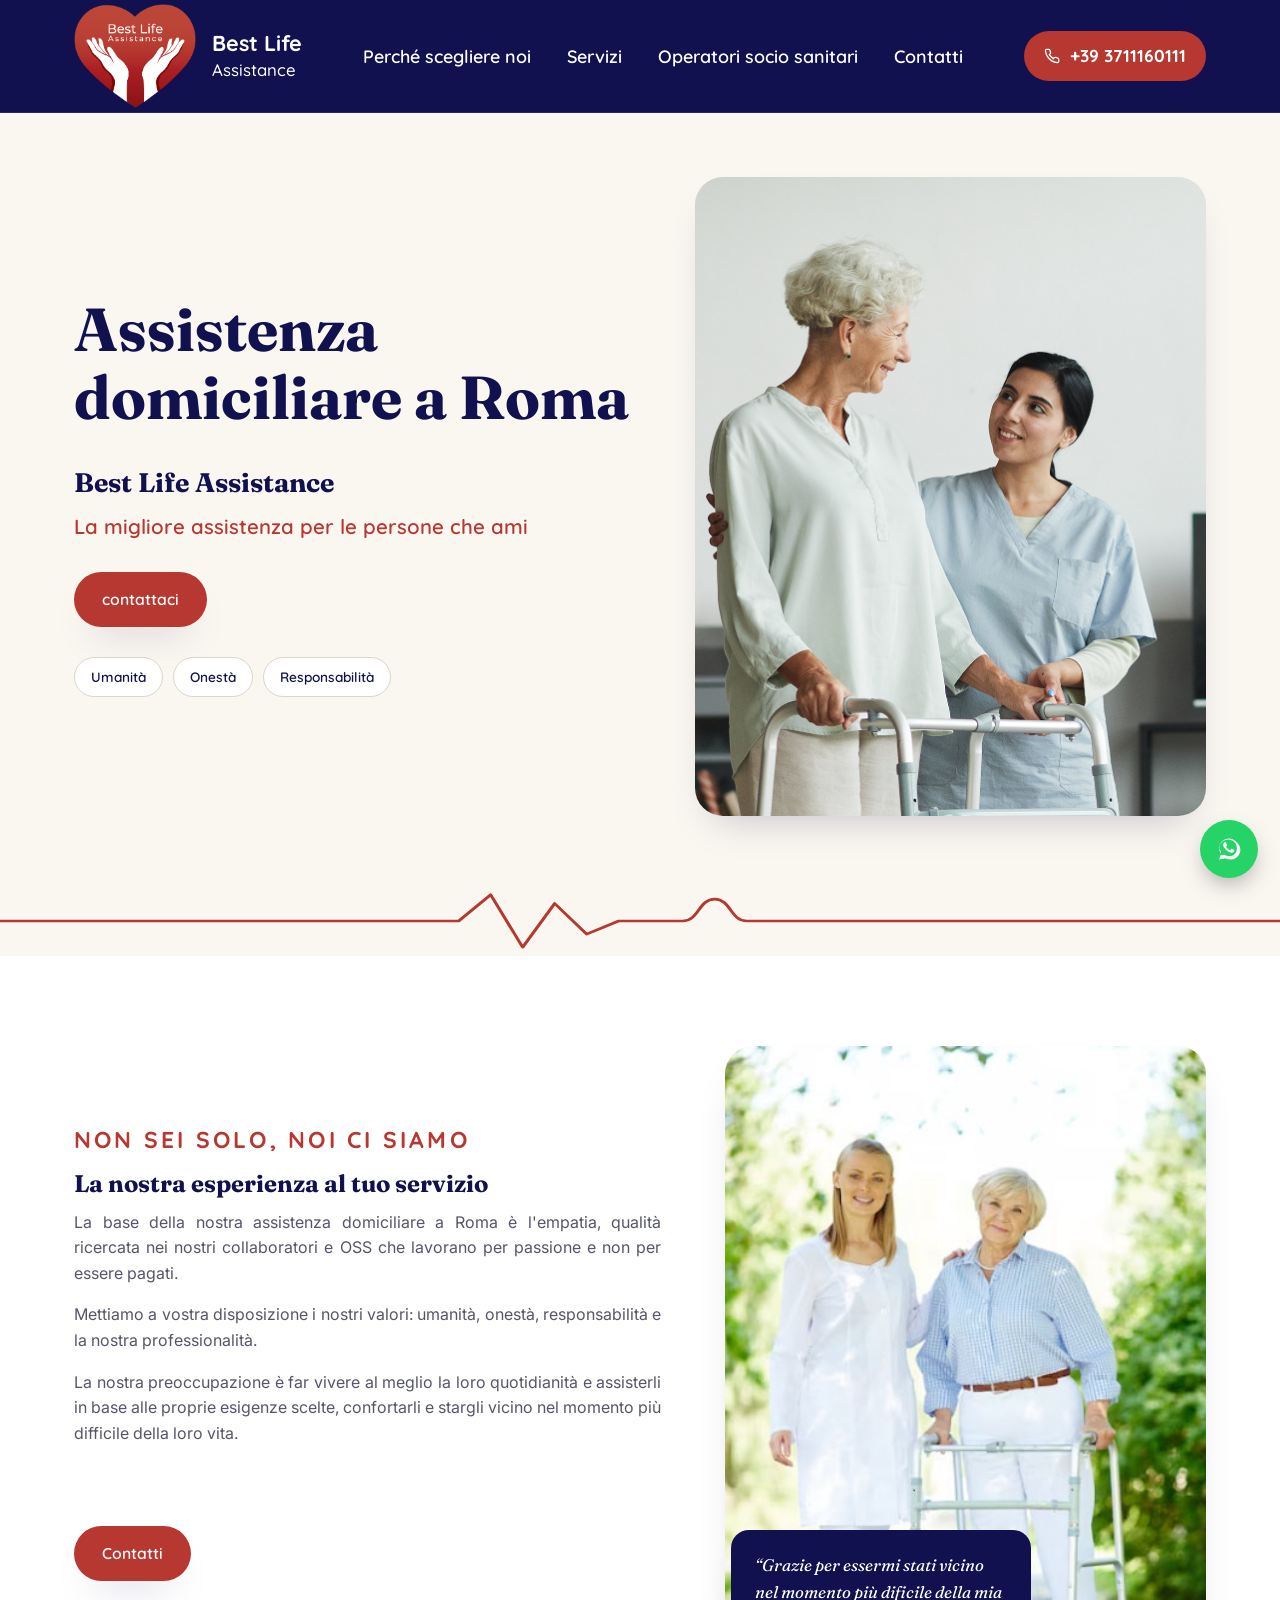
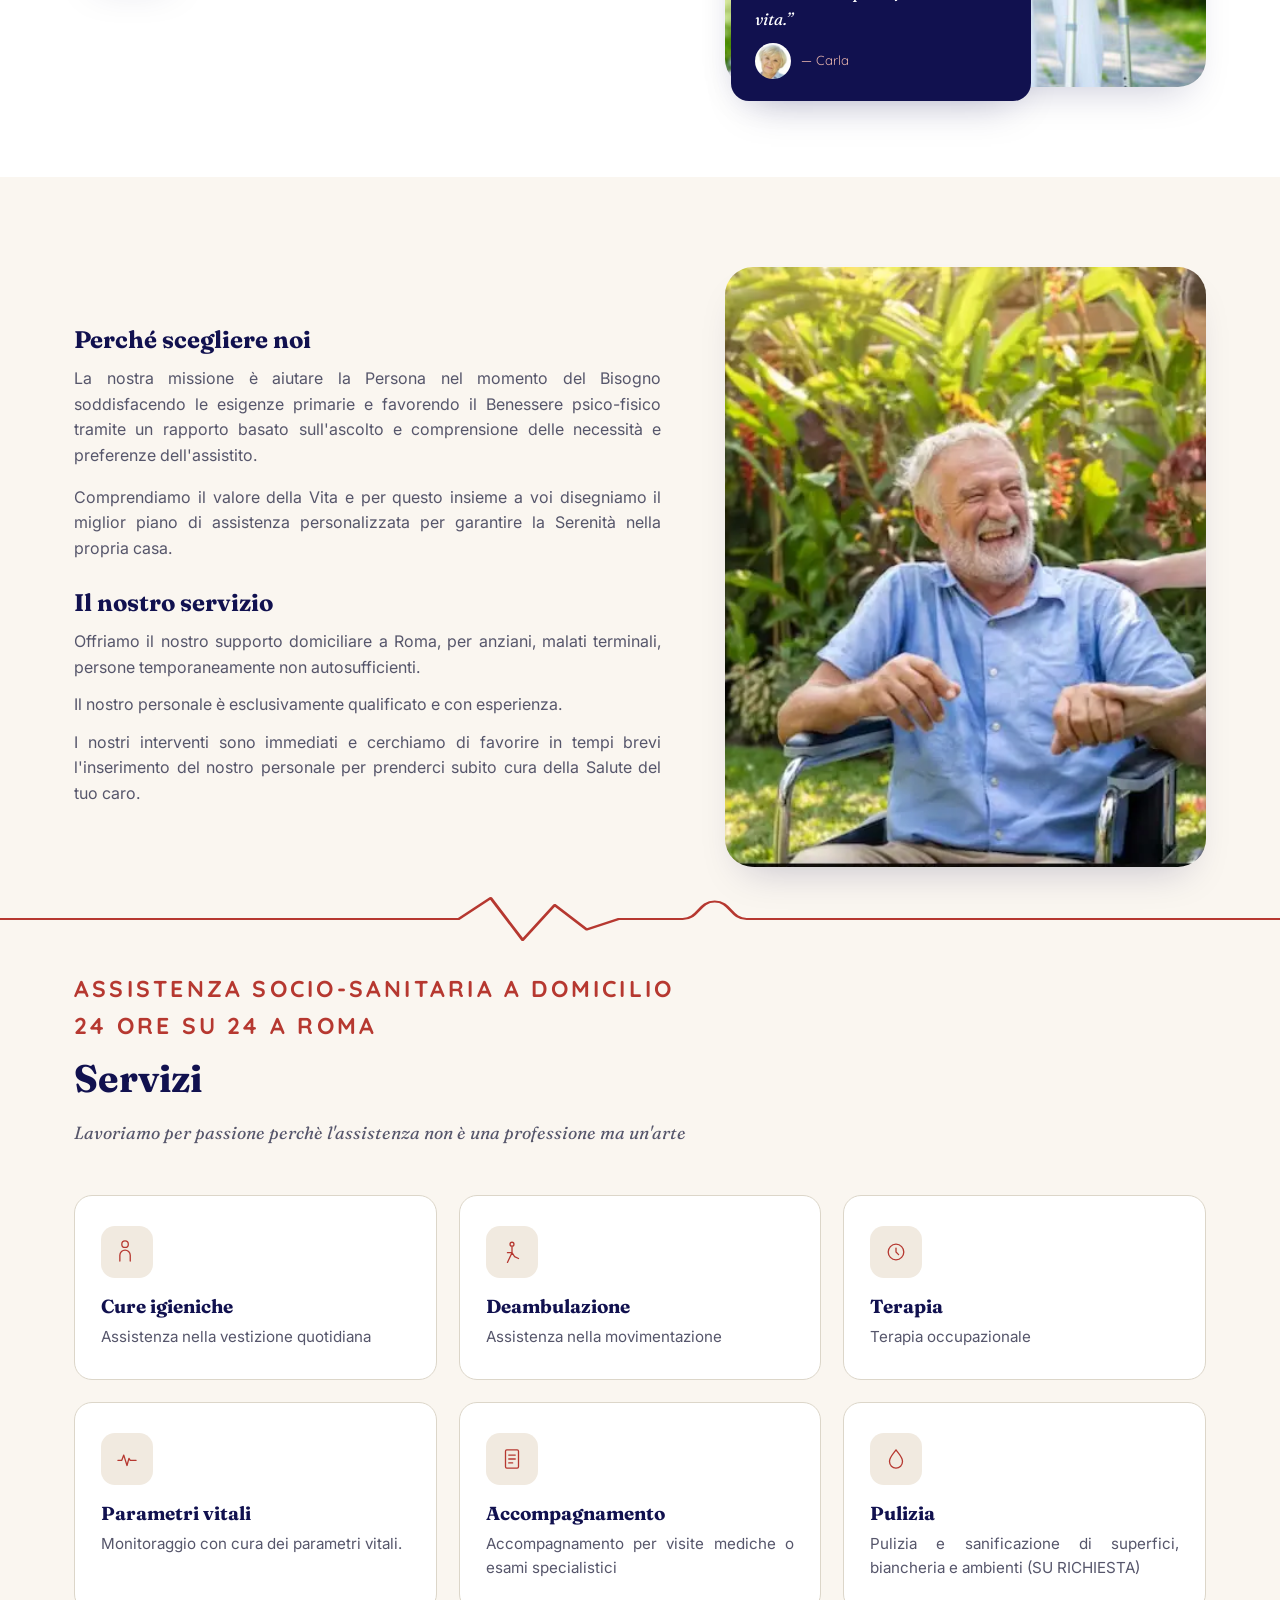
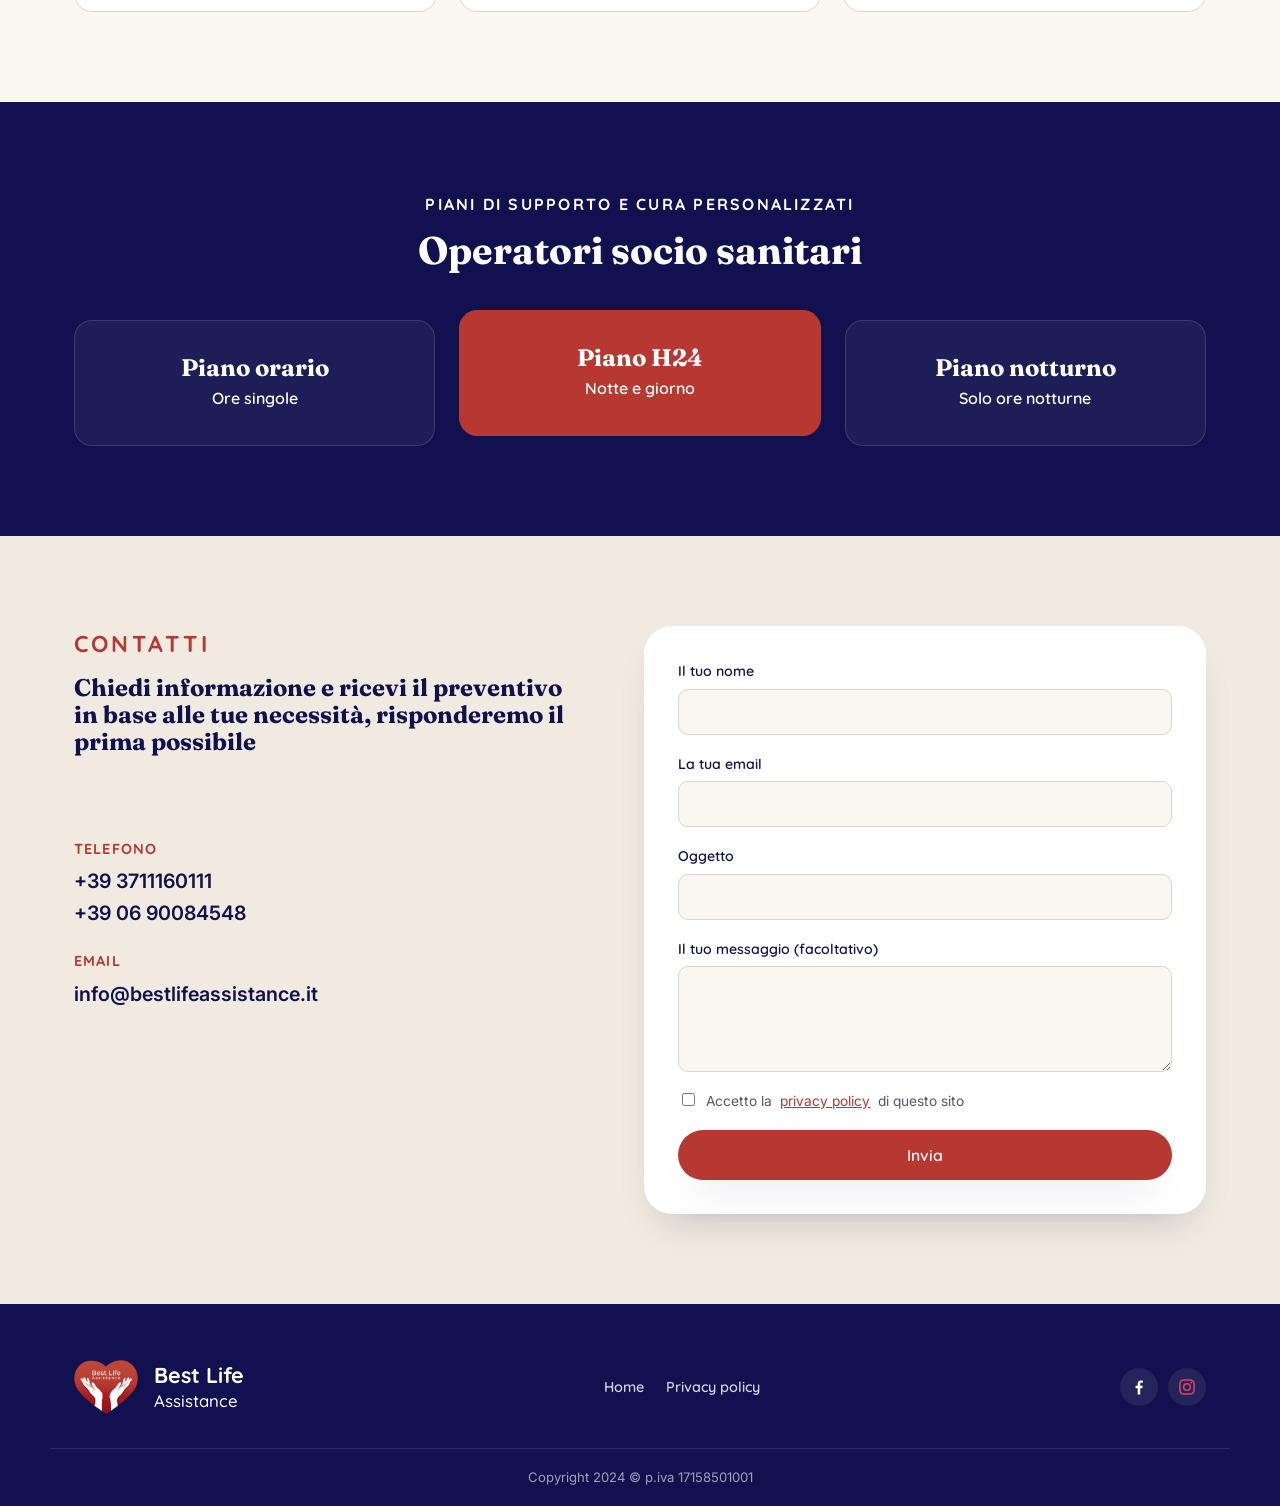
==== index.html @ 564fae71 "Separador animado entre Il nostro servizio y Servizi; acortar texto Cure igieniche; Piano H24 con ma" ====
<!DOCTYPE html>
<html lang="it">
<head>
<meta charset="UTF-8">
<meta name="viewport" content="width=device-width, initial-scale=1.0">
<title>Best Life Assistance — Assistenza domiciliare a Roma</title>
<meta name="description" content="Assistenza domiciliare a Roma. Umanità, onestà, responsabilità.">
<link rel="icon" type="image/png" href="assets/favicon.png">
<link rel="apple-touch-icon" href="assets/favicon.png">
<link rel="preconnect" href="https://fonts.googleapis.com">
<link rel="preconnect" href="https://fonts.gstatic.com" crossorigin>
<link href="https://fonts.googleapis.com/css2?family=Fraunces:opsz,wght@9..144,500;9..144,600;9..144,700&family=Inter:wght@400;500;600&family=Quicksand:wght@500;600;700&display=swap" rel="stylesheet">
<link rel="stylesheet" href="styles.css?v=2">
</head>
<body>

<a class="skip-link" href="#main">Vai al contenuto</a>

<!-- HEADER -->
<header class="site-header" id="top">
  <div class="wrap header-row">
    <a class="brand" href="#top" aria-label="Best Life Assistance — home">
      <img src="assets/logo-trasp.png" alt="" width="122" height="104" class="brand-mark">
      <span class="brand-word">Best Life<br><em>Assistance</em></span>
    </a>

    <nav class="main-nav" aria-label="Navigazione principale">
      <a href="#perche">Perché scegliere noi</a>
      <a href="#servizi">Servizi</a>
      <a href="#piani">Operatori socio sanitari</a>
      <a href="#contatti">Contatti</a>
    </nav>

    <div class="header-actions">
      <a class="tel-pill" href="tel:+393711160111">
        <svg width="16" height="16" viewBox="0 0 24 24" fill="none" stroke="currentColor" stroke-width="2"><path d="M22 16.92v3a2 2 0 0 1-2.18 2 19.8 19.8 0 0 1-8.63-3.07 19.5 19.5 0 0 1-6-6 19.8 19.8 0 0 1-3.07-8.67A2 2 0 0 1 4.11 2h3a2 2 0 0 1 2 1.72c.127.96.361 1.903.7 2.81a2 2 0 0 1-.45 2.11L8.09 9.91a16 16 0 0 0 6 6l1.27-1.27a2 2 0 0 1 2.11-.45c.907.339 1.85.573 2.81.7A2 2 0 0 1 22 16.92z"/></svg>
        +39 3711160111
      </a>
      <button class="btn btn--ghost nav-toggle" id="navToggle" aria-expanded="false" aria-controls="mobileNav">
        <span></span><span></span><span></span>
        <span class="sr-only">Apri il menu</span>
      </button>
    </div>
  </div>

  <div class="mobile-nav" id="mobileNav">
    <a href="#perche">Perché scegliere noi</a>
    <a href="#servizi">Servizi</a>
    <a href="#piani">Operatori socio sanitari</a>
    <a href="#contatti">Contatti</a>
    <a href="tel:+393711160111" class="btn btn--primary">contattaci</a>
  </div>
</header>

<main id="main">

  <!-- HERO -->
  <section class="hero">
    <div class="wrap hero-grid">
      <div class="hero-copy">
        <h1>Assistenza domiciliare a Roma</h1>
        <p class="hero-sub">Best Life Assistance</p>
        <p class="hero-lead">La migliore assistenza per le persone che ami</p>

        <div class="hero-actions">
          <a href="#contatti" class="btn btn--primary">contattaci</a>
        </div>

        <ul class="value-pills" aria-label="I nostri valori">
          <li>Umanità</li>
          <li>Onestà</li>
          <li>Responsabilità</li>
        </ul>
      </div>

      <div class="hero-visual">
        <div class="hero-photo-frame">
          <img class="hero-photo" src="assets/hero-photo.jpg" alt="Operatrice socio-sanitaria che assiste una persona anziana a casa">
        </div>
      </div>
    </div>

    <div class="pulse-divider" aria-hidden="true">
      <svg viewBox="0 0 1200 80" preserveAspectRatio="none">
        <path class="pulse-line" d="M0,40 L430,40 L460,10 L490,70 L520,20 L550,55 L580,40 L640,40
             C 655,40 655,15 670,15 C 685,15 685,40 700,40 L1200,40" />
      </svg>
    </div>
  </section>

  <!-- NON SEI SOLO, NOI CI SIAMO -->
  <section class="why" id="perche" aria-labelledby="why-title">
    <div class="wrap why-grid">
      <div class="why-copy">
        <p class="eyebrow eyebrow--dark">Non sei solo, noi ci siamo</p>
        <h2 id="why-title">La nostra esperienza al tuo servizio</h2>
        <p>La base della nostra assistenza domiciliare a Roma è l'empatia, qualità ricercata nei nostri collaboratori e OSS che lavorano per passione e non per essere pagati.</p>
        <p>Mettiamo a vostra disposizione i nostri valori: umanità, onestà, responsabilità e la nostra professionalità.</p>
        <p>La nostra preoccupazione è far vivere al meglio la loro quotidianità e assisterli in base alle proprie esigenze scelte, confortarli e stargli vicino nel momento più difficile della loro vita.</p>
        <div class="hero-actions">
          <a href="#contatti" class="btn btn--primary">Contatti</a>
        </div>
      </div>

      <div class="why-visual">
        <img class="why-photo" src="assets/why-photo.jpg" alt="Operatrice che accompagna una persona anziana durante una passeggiata">
        <figure class="quote-card">
          <blockquote>&ldquo;Grazie per essermi stati vicino nel momento più dificile della mia vita.&rdquo;</blockquote>
          <figcaption><img src="assets/carla-avatar.jpg" alt="" width="36" height="36"> — Carla</figcaption>
        </figure>
      </div>
    </div>
  </section>

  <!-- PERCHÉ SCEGLIERE NOI / IL NOSTRO SERVIZIO -->
  <section class="mission" aria-labelledby="mission-title">
    <div class="wrap mission-grid">
      <div class="mission-copy">
        <h2 id="mission-title">Perché scegliere noi</h2>
        <p>La nostra missione è aiutare la Persona nel momento del Bisogno soddisfacendo le esigenze primarie e favorendo il Benessere psico-fisico tramite un rapporto basato sull'ascolto e comprensione delle necessità e preferenze dell'assistito.</p>
        <p>Comprendiamo il valore della Vita e per questo insieme a voi disegniamo il miglior piano di assistenza personalizzata per garantire la Serenità nella propria casa.</p>

        <h2 id="service-intro-title">Il nostro servizio</h2>
        <ul class="check-list">
          <li>Offriamo il nostro supporto domiciliare a Roma, per anziani, malati terminali, persone temporaneamente non autosufficienti.</li>
          <li>Il nostro personale è esclusivamente qualificato e con esperienza.</li>
          <li>I nostri interventi sono immediati e cerchiamo di favorire in tempi brevi l'inserimento del nostro personale per prenderci subito cura della Salute del tuo caro.</li>
        </ul>
      </div>
      <img class="mission-photo" src="assets/mission-photo.webp" alt="Operatrice che assiste una persona anziana in giardino">
    </div>

    <div class="pulse-divider pulse-divider--mid" aria-hidden="true">
      <svg viewBox="0 0 1200 80" preserveAspectRatio="none">
        <path class="pulse-line" d="M0,40 L430,40 L460,10 L490,70 L520,20 L550,55 L580,40 L640,40
             C 655,40 655,15 670,15 C 685,15 685,40 700,40 L1200,40" />
      </svg>
    </div>
  </section>

  <!-- SERVIZI -->
  <section class="services" id="servizi" aria-labelledby="services-title">
    <div class="wrap">
      <div class="section-head">
        <p class="eyebrow">Assistenza socio-sanitaria a domicilio 24 ore su 24 a Roma</p>
        <h2 id="services-title">Servizi</h2>
        <p class="services-tagline">Lavoriamo per passione perchè l'assistenza non è una professione ma un'arte</p>
      </div>

      <div class="services-grid">
        <article class="service-card">
          <div class="service-icon" aria-hidden="true">
            <svg viewBox="0 0 40 40"><path d="M12 8c0-3 2-5 5-5s5 2 5 5-2 5-5 5-5-2-5-5Zm-3 26v-9c0-5 4-8 8-8s8 3 8 8v9" fill="none" stroke="currentColor" stroke-width="2" stroke-linecap="round" stroke-linejoin="round"/></svg>
          </div>
          <h3>Cure igieniche</h3>
          <p>Assistenza nella vestizione quotidiana</p>
        </article>

        <article class="service-card">
          <div class="service-icon" aria-hidden="true">
            <svg viewBox="0 0 40 40"><circle cx="20" cy="8" r="3" fill="none" stroke="currentColor" stroke-width="2"/><path d="M20 12v9m0 0-7 15m7-15 4 6 6 3M13 21l7 0" fill="none" stroke="currentColor" stroke-width="2" stroke-linecap="round" stroke-linejoin="round"/></svg>
          </div>
          <h3>Deambulazione</h3>
          <p>Assistenza nella movimentazione</p>
        </article>

        <article class="service-card">
          <div class="service-icon" aria-hidden="true">
            <svg viewBox="0 0 40 40"><path d="M8 20c0-6 5-12 12-12s12 6 12 12-5 12-12 12S8 26 8 20Z" fill="none" stroke="currentColor" stroke-width="2"/><path d="M20 14v6l4 4" fill="none" stroke="currentColor" stroke-width="2" stroke-linecap="round" stroke-linejoin="round"/></svg>
          </div>
          <h3>Terapia</h3>
          <p>Terapia occupazionale</p>
        </article>

        <article class="service-card">
          <div class="service-icon" aria-hidden="true">
            <svg viewBox="0 0 40 40"><path d="M6 22h6l3-8 5 16 3-11 2 3h9" fill="none" stroke="currentColor" stroke-width="2" stroke-linecap="round" stroke-linejoin="round"/></svg>
          </div>
          <h3>Parametri vitali</h3>
          <p>Monitoraggio con cura dei parametri vitali.</p>
        </article>

        <article class="service-card">
          <div class="service-icon" aria-hidden="true">
            <svg viewBox="0 0 40 40"><rect x="10" y="6" width="20" height="28" rx="2" fill="none" stroke="currentColor" stroke-width="2"/><path d="M15 14h10M15 20h10M15 26h6" stroke="currentColor" stroke-width="2" stroke-linecap="round"/></svg>
          </div>
          <h3>Accompagnamento</h3>
          <p>Accompagnamento per visite mediche o esami specialistici</p>
        </article>

        <article class="service-card">
          <div class="service-icon" aria-hidden="true">
            <svg viewBox="0 0 40 40"><path d="M20 6c4 6 10 11 10 18a10 10 0 0 1-20 0c0-7 6-12 10-18Z" fill="none" stroke="currentColor" stroke-width="2" stroke-linejoin="round"/></svg>
          </div>
          <h3>Pulizia</h3>
          <p>Pulizia e sanificazione di superfici, biancheria e ambienti (SU RICHIESTA)</p>
        </article>
      </div>
    </div>
  </section>

  <!-- PIANI / OPERATORI SOCIO SANITARI -->
  <section class="plans" id="piani" aria-labelledby="plans-title">
    <div class="wrap">
      <div class="section-head section-head--light">
        <p class="eyebrow eyebrow--light">Piani di supporto e cura personalizzati</p>
        <h2 id="plans-title">Operatori socio sanitari</h2>
      </div>

      <div class="plans-grid">
        <article class="plan-card">
          <h3>Piano orario</h3>
          <p class="plan-desc">Ore singole</p>
        </article>

        <article class="plan-card plan-card--accent">
          <h3>Piano H24</h3>
          <p class="plan-desc">Notte e giorno</p>
        </article>

        <article class="plan-card">
          <h3>Piano notturno</h3>
          <p class="plan-desc">Solo ore notturne</p>
        </article>
      </div>
    </div>
  </section>

  <!-- CONTATTI -->
  <section class="contact" id="contatti" aria-labelledby="contact-title">
    <div class="wrap contact-grid">
      <div class="contact-info">
        <p class="eyebrow eyebrow--dark">Contatti</p>
        <h2 id="contact-title">Chiedi informazione e ricevi il preventivo in base alle tue necessità, risponderemo il prima possibile</h2>

        <dl class="contact-list">
          <div>
            <dt>Telefono</dt>
            <dd><a href="tel:+393711160111">+39 3711160111</a></dd>
            <dd><a href="tel:+39069008448">+39 06 90084548</a></dd>
          </div>
          <div>
            <dt>Email</dt>
            <dd><a href="mailto:info@bestlifeassistance.it">info@bestlifeassistance.it</a></dd>
          </div>
        </dl>
      </div>

      <form class="contact-form" aria-label="Modulo di contatto">
        <div class="field">
          <label for="nome">Il tuo nome</label>
          <input id="nome" name="nome" type="text" autocomplete="name" required>
        </div>
        <div class="field">
          <label for="email">La tua email</label>
          <input id="email" name="email" type="email" autocomplete="email" required>
        </div>
        <div class="field">
          <label for="oggetto">Oggetto</label>
          <input id="oggetto" name="oggetto" type="text">
        </div>
        <div class="field">
          <label for="messaggio">Il tuo messaggio (facoltativo)</label>
          <textarea id="messaggio" name="messaggio" rows="4"></textarea>
        </div>
        <label class="consent">
          <input type="checkbox" required>
          Accetto la <a href="privacy-policy.html">privacy policy</a> di questo sito
        </label>
        <button type="submit" class="btn btn--primary btn--block">Invia</button>
      </form>
    </div>
  </section>

</main>

<!-- FOOTER -->
<footer class="site-footer">
  <div class="wrap footer-grid">
    <a class="brand brand--footer" href="#top">
      <img src="assets/logo-trasp.png" alt="Best Life Assistance" width="64" height="54" class="brand-mark--footer">
      <span class="brand-word">Best Life<br><em>Assistance</em></span>
    </a>

    <nav aria-label="Link utili">
      <a href="#top">Home</a>
      <a href="privacy-policy.html">Privacy policy</a>
    </nav>

    <div class="social-links" aria-label="Seguici sui social">
      <a href="https://www.facebook.com/profile.php?id=61577312160174" target="_blank" rel="noopener" aria-label="Facebook">
        <svg viewBox="0 0 24 24" width="20" height="20" fill="currentColor"><path d="M13.5 21v-7.6h2.6l.4-3h-3v-1.9c0-.9.2-1.5 1.5-1.5h1.6V4.2c-.3 0-1.2-.1-2.3-.1-2.3 0-3.9 1.4-3.9 4v2.3H7.9v3h2.5V21h3.1Z"/></svg>
      </a>
      <a href="https://www.instagram.com/bestlifeassistance/" target="_blank" rel="noopener" aria-label="Instagram" class="social-links__instagram">
        <svg viewBox="0 0 24 24" width="20" height="20" fill="none">
          <defs>
            <linearGradient id="igGradient" x1="0" y1="24" x2="24" y2="0">
              <stop offset="0%" stop-color="#FEDA75"/>
              <stop offset="30%" stop-color="#FA7E1E"/>
              <stop offset="60%" stop-color="#D62976"/>
              <stop offset="85%" stop-color="#962FBF"/>
              <stop offset="100%" stop-color="#4F5BD5"/>
            </linearGradient>
          </defs>
          <rect x="3.5" y="3.5" width="17" height="17" rx="5" stroke="url(#igGradient)" stroke-width="1.8"/>
          <circle cx="12" cy="12" r="4" stroke="url(#igGradient)" stroke-width="1.8"/>
          <circle cx="17.2" cy="6.8" r="1.1" fill="url(#igGradient)"/>
        </svg>
      </a>
    </div>
  </div>
  <div class="wrap footer-bottom">
    <p>Copyright 2024 © p.iva 17158501001</p>
  </div>
</footer>

<a class="whatsapp-fab" href="https://wa.me/393711160111" target="_blank" rel="noopener" aria-label="Possiamo aiutarti?">
  <svg viewBox="0 0 32 32" width="26" height="26" fill="currentColor"><path d="M16 3C9.4 3 4 8.4 4 15c0 2.3.6 4.5 1.8 6.4L4 29l7.8-1.7c1.9 1 4 1.6 6.2 1.6 6.6 0 12-5.4 12-12S22.6 3 16 3Zm0 21.8c-2 0-4-.5-5.7-1.6l-.4-.2-4.6 1 1-4.5-.3-.5C4.9 17.5 4.3 15.3 4.3 15 4.3 9 9 4.3 15 4.3S25.7 9 25.7 15 22 24.8 16 24.8Zm6.1-8.1c-.3-.2-2-1-2.3-1.1-.3-.1-.5-.2-.8.2-.2.3-.9 1.1-1.1 1.3-.2.2-.4.2-.7.1-.3-.2-1.4-.5-2.7-1.6-1-.9-1.7-2-1.9-2.3-.2-.3 0-.5.1-.7.1-.1.3-.4.5-.5.1-.2.2-.3.3-.5.1-.2 0-.4 0-.6 0-.2-.8-1.9-1.1-2.6-.3-.7-.6-.6-.8-.6h-.7c-.2 0-.6.1-.9.4-.3.3-1.2 1.1-1.2 2.8s1.2 3.3 1.4 3.5c.2.2 2.4 3.7 5.8 5.1.8.3 1.4.6 1.9.7.8.3 1.5.2 2.1.1.6-.1 2-.8 2.2-1.6.3-.8.3-1.5.2-1.6-.1-.2-.3-.2-.6-.4Z"/></svg>
</a>

<script src="script.js?v=2"></script>
</body>
</html>
---- styles.css ----
/* ===== Tokens ===== */
:root{
  --navy: #11114F;
  --navy-700: #1D1D80;
  --terracotta: #B63830;
  --terracotta-dark: #8F2A24;
  --terracotta-light: #E7B4AC;
  --cream: #FAF6F0;
  --cream-2: #F1EAE0;
  --ink: #23233A;
  --ink-soft: #56566B;
  --mist: #DCD6C9;
  --white: #FFFFFF;
  --whatsapp: #25D366;

  --font-display: 'Fraunces', serif;
  --font-body: 'Inter', sans-serif;
  --font-accent: 'Quicksand', sans-serif;

  --radius-lg: 28px;
  --radius-md: 18px;
  --radius-sm: 10px;
  --shadow-soft: 0 20px 40px -20px rgba(17,17,79,0.25);
  --wrap: 1180px;
}

@media (prefers-reduced-motion: no-preference){
  html{ scroll-behavior: smooth; }
}

*, *::before, *::after{ box-sizing: border-box; }
html, body{ margin:0; padding:0; }
body{
  font-family: var(--font-body);
  color: var(--ink);
  background: var(--cream);
  line-height: 1.6;
  -webkit-font-smoothing: antialiased;
}
img{ max-width:100%; display:block; }
a{ color: inherit; text-decoration: none; }
h1,h2,h3{ font-family: var(--font-display); color: var(--navy); margin:0 0 .5em; line-height: 1.12; }
h1 em, h2 em, h3 em{ font-style: italic; color: var(--terracotta); }
p{ margin: 0 0 1em; color: var(--ink-soft); }
ul, ol{ margin:0; padding:0; list-style:none; }

/* Texto justificado en los bloques de contenido.
   El guionado automático (en italiano, por lang="it") evita que se abran
   huecos grandes entre palabras al repartir la última línea. */
.hero-lead,
.why-copy p,
.mission-copy p,
.check-list li,
.service-card p,
.services-tagline,
.contact-lead{
  text-align: justify;
  -webkit-hyphens: auto;
  hyphens: auto;
  hyphenate-limit-chars: 7 3 3;
}
@media (max-width: 640px){
  .hero-lead,
  .why-copy p,
  .mission-copy p,
  .check-list li,
  .service-card p,
  .services-tagline,
  .contact-lead{
    text-align: left;
    -webkit-hyphens: manual;
    hyphens: manual;
  }
}
.wrap{ max-width: var(--wrap); margin: 0 auto; padding: 0 24px; }

.sr-only{
  position:absolute; width:1px; height:1px; overflow:hidden;
  clip:rect(0 0 0 0); white-space:nowrap; border:0; padding:0;
}
.skip-link{
  position:absolute; left:-999px; top:0; background:var(--navy); color:#fff;
  padding:10px 16px; z-index:1000; border-radius:0 0 8px 0;
}
.skip-link:focus{ left:0; }

:focus-visible{ outline: 3px solid var(--terracotta); outline-offset: 3px; }

/* ===== Buttons ===== */
.btn{
  display:inline-flex; align-items:center; justify-content:center; gap:8px;
  font-family: var(--font-accent); font-weight:600; font-size: .98rem;
  padding: 13px 26px; border-radius: 999px; border: 2px solid transparent;
  cursor:pointer; transition: transform .18s ease, box-shadow .18s ease, background .18s ease, color .18s ease;
  white-space: nowrap;
}
.btn:hover{ transform: translateY(-2px); }
.btn--primary{ background: var(--terracotta); color:#fff; box-shadow: var(--shadow-soft); }
.btn--primary:hover{ background: var(--terracotta-dark); }
.btn--outline{ border-color: var(--navy); color: var(--navy); background: transparent; }
.btn--outline:hover{ background: var(--navy); color:#fff; }
.btn--on-dark{ border-color: rgba(255,255,255,.5); color:#fff; }
.btn--on-dark:hover{ background:#fff; color: var(--navy); }
.btn--ghost{ background: transparent; border: none; }
.btn--block{ width:100%; }

/* ===== Eyebrow / labels ===== */
.eyebrow{
  font-family: var(--font-accent); font-weight:700; text-transform: uppercase;
  letter-spacing: .14em; font-size: 1rem; color: var(--terracotta); margin: 0 0 12px;
}
.eyebrow--light{ color: #fff; }
.eyebrow--dark{ color: var(--terracotta); }

/* Etiquetas de "Non sei solo", "Servizi" y "Contatti": +7px sobre la base de 16px (solo en escritorio) */
#perche .eyebrow,
#servizi .eyebrow,
#contatti .eyebrow{
  font-size: 1.4375rem;
}
@media (max-width: 640px){
  #perche .eyebrow,
  #servizi .eyebrow,
  #contatti .eyebrow{
    font-size: 1rem;
  }
}

/* ===== Header ===== */
.site-header{
  position: sticky; top:0; z-index: 100;
  background: var(--navy);
  border-bottom: 1px solid rgba(255,255,255,.1);
}
.header-row{ display:flex; align-items:center; justify-content:space-between; padding: 4px 24px; gap: 20px; }
.brand{ display:flex; align-items:center; gap:16px; }
/* Solo se fija la altura: el ancho lo calcula el navegador, así el logo nunca se deforma. */
.brand-mark{ flex: none; width: auto; height: 104px; }
.brand-word{ font-family: var(--font-accent); font-weight:700; color: #fff; font-size: 1.35rem; line-height:1.15; }
.brand-word em{ font-style:normal; font-weight:500; color: var(--terracotta-light); font-size:1.05rem; }
.site-header .brand-word em{ color: #fff; }
.site-header .btn--outline{ border-color: rgba(255,255,255,.5); color:#fff; }
.site-header .btn--outline:hover{ background:#fff; color: var(--navy); }

.main-nav{ display:flex; gap: 36px; }
.main-nav a{
  font-family: var(--font-accent); font-weight:600; font-size:1.12rem; color: #fff;
  position:relative; padding: 4px 0;
}
.main-nav a::after{
  content:""; position:absolute; left:0; right:100%; bottom:-2px; height:2px; background: var(--terracotta-light);
  transition: right .2s ease;
}
.main-nav a:hover::after{ right:0; }

.header-actions{ display:flex; align-items:center; gap:14px; }
.tel-pill{
  display:flex; align-items:center; gap:10px; font-family: var(--font-accent); font-weight:700;
  color: #fff; background: var(--terracotta); padding: 11px 20px; border-radius: 999px; font-size:1.08rem;
  transition: background .18s ease;
}
.tel-pill:hover{ background: var(--terracotta-dark); }

.nav-toggle{
  display:none; flex-direction:column; justify-content:center; gap:5px; width:40px; height:40px; padding:0;
}
.nav-toggle span{ width:22px; height:2px; background: #fff; display:block; }
.mobile-nav{ display:none; flex-direction:column; gap:2px; padding: 10px 24px 20px; }
.mobile-nav a{
  font-family: var(--font-accent); font-weight:600; color: #fff; padding: 12px 0;
  border-bottom: 1px solid rgba(255,255,255,.15);
}
.mobile-nav .btn{ margin-top:14px; }

/* El menú pasa a hamburguesa antes de que los enlaces se partan en varias líneas. */
@media (max-width: 1120px){
  .main-nav{ display:none; }
  .tel-pill{ display:none; }
  .nav-toggle{ display:flex; }
  .site-header.is-open .mobile-nav{ display:flex; }
  .header-row{ padding: 6px 24px; }
  .brand-mark{ height: 73px; }
  .brand-word{ font-size: 1.2rem; }
  .brand-word em{ font-size: .95rem; }
}

/* ===== Hero ===== */
.hero{ padding: 64px 0 0; position: relative; overflow: hidden; }
.hero-grid{
  display:grid; grid-template-columns: 1.05fr .95fr; gap: 56px; align-items:center;
  padding-bottom: 70px;
}
.hero-sub{
  font-family: var(--font-display); font-weight:700; font-style:normal; color: var(--navy);
  font-size: 1.675rem; margin: 4px 0 0;
}
.hero-lead{ font-family: var(--font-accent); font-weight:600; font-size: 1.275rem; color: var(--terracotta); max-width: 46ch; margin-top:.3em; }
h1{ font-size: clamp(2.68rem, 4.74vw, 4.15rem); }
.hero-actions{ display:flex; gap:14px; flex-wrap:wrap; margin: 28px 0 30px; }

/* Botón "Contatti" de la sección "Non sei solo": baja ~2 líneas, solo en escritorio */
@media (min-width: 901px){
  .why-copy .hero-actions{ margin-top: calc(28px + 3.2rem); }
}

.value-pills{ display:flex; gap:10px; flex-wrap:wrap; }
.value-pills li{
  font-family: var(--font-accent); font-weight:600; font-size:.85rem; color: var(--navy);
  background: var(--white); border: 1px solid var(--mist); padding: 8px 16px; border-radius: 999px;
}

.hero-visual{ position:relative; }
.hero-photo-frame{
  border-radius: var(--radius-lg); overflow:hidden; box-shadow: var(--shadow-soft);
  aspect-ratio: 4 / 5;
}
.hero-photo{
  width:100%; height:100%; object-fit:cover; object-position: 15% 30%;
}

@media (max-width: 980px){
  .hero-grid{ grid-template-columns: 1fr; }
}

.pulse-divider{ width:100%; line-height:0; color: var(--terracotta); }
.pulse-divider svg{ width:100%; height:70px; display:block; }
.pulse-line{
  fill:none; stroke: currentColor; stroke-width:3; stroke-linecap:round; stroke-linejoin:round;
  stroke-dasharray: 1400; stroke-dashoffset: 1400;
}
.pulse-line.is-drawn{ transition: stroke-dashoffset 1.6s cubic-bezier(.4,0,.2,1); stroke-dashoffset:0; }

/* Separador entre "Il nostro servizio" y "Servizi": llena el hueco vacío,
   por eso se recortan los paddings que quedaban a ambos lados. */
.pulse-divider--mid{ margin-top: 24px; }
.pulse-divider--mid svg{ height: 56px; }

/* ===== Why ===== */
.why{ background: var(--white); padding: 90px 0; }
.why-grid{ display:grid; grid-template-columns: 1.1fr .9fr; gap: 64px; align-items:center; }
.why-visual{ position:relative; }
.why-photo{
  width:100%; aspect-ratio: 3/4; object-fit:cover; object-position: 50% 12%;
  border-radius: var(--radius-lg); box-shadow: var(--shadow-soft);
}

.quote-card{
  position:absolute; left:-34px; bottom:-30px; max-width: 300px;
  background: var(--navy); color:#fff; padding: 22px 24px; border-radius: var(--radius-md);
  box-shadow: var(--shadow-soft);
}
.quote-card blockquote{ margin:0 0 10px; font-family: var(--font-display); font-style:italic; font-size:1.05rem; }
.quote-card figcaption{
  display:flex; align-items:center; gap:10px;
  font-family: var(--font-accent); font-size:.82rem; color: var(--terracotta-light);
}
.quote-card figcaption img{ width:36px; height:36px; border-radius:50%; object-fit:cover; }

.check-list{ margin-top: 8px; display:flex; flex-direction:column; gap:12px; }
.check-list li{ color: var(--ink-soft); }
@media (max-width: 900px){
  .why-grid{ grid-template-columns:1fr; }
  .why-visual{ order:-1; }
  .why-photo{ aspect-ratio: 16/10; }
  .quote-card{ position: static; margin-top: 20px; max-width: none; }
}

/* ===== Perché scegliere noi / Il nostro servizio ===== */
/* El padding inferior se recorta porque debajo va el separador de pulso */
.mission{ padding: 90px 0 24px; }
.mission-grid{ display:grid; grid-template-columns: 1.1fr .9fr; gap: 64px; align-items:center; }
.mission-copy h2:nth-of-type(2){ margin-top: 1.2em; }
.mission-photo{
  width:100%; aspect-ratio: 4/5; object-fit:cover;
  border-radius: var(--radius-lg); box-shadow: var(--shadow-soft);
}
@media (max-width: 900px){
  .mission-grid{ grid-template-columns:1fr; }
  .mission-photo{ order:-1; aspect-ratio: 16/10; }
}

/* ===== Services ===== */
/* Sin padding superior: el bloque arranca justo debajo del separador */
.services{ padding: 0 0 90px; }
.section-head{ max-width: 640px; margin-bottom: 48px; }
.section-head h2{ font-size: clamp(1.8rem, 3vw, 2.5rem); }
.services-tagline{ font-family: var(--font-display); font-style:italic; font-size:1.1rem; color: var(--ink-soft); margin-top:.6em; }
.services-grid{ display:grid; grid-template-columns: repeat(3, 1fr); gap: 22px; }
.service-card{
  background: var(--white); border: 1px solid var(--mist); border-radius: var(--radius-md);
  padding: 30px 26px; transition: transform .2s ease, box-shadow .2s ease, border-color .2s ease;
}
.service-card:hover{ transform: translateY(-4px); box-shadow: var(--shadow-soft); border-color: transparent; }
.service-icon{
  width:52px; height:52px; border-radius:14px; background: var(--cream-2); color: var(--terracotta);
  display:flex; align-items:center; justify-content:center; margin-bottom:18px;
}
.service-icon svg{ width:26px; height:26px; }
.service-card h3{ font-size:1.18rem; margin-bottom:.4em; }
.service-card p{ font-size:.95rem; margin:0; }

@media (max-width: 900px){ .services-grid{ grid-template-columns: 1fr 1fr; } }
@media (max-width: 600px){ .services-grid{ grid-template-columns: 1fr; } }

/* ===== Plans ===== */
.plans{ background: var(--navy); padding: 90px 0; }
.plans .section-head h2{ color:#fff; }
.plans .section-head{ margin-left:auto; margin-right:auto; text-align:center; }
.plans-grid{ display:grid; grid-template-columns: repeat(3, 1fr); gap: 24px; }
.plan-card{
  background: rgba(255,255,255,.05); border: 1px solid rgba(255,255,255,.14);
  border-radius: var(--radius-md); padding: 34px 28px; color:#fff; display:flex; flex-direction:column;
}
.plan-card{ text-align:center; align-items:center; }
.plan-card h3{ color:#fff; font-size:1.5rem; margin-bottom:.15em; }
.plan-desc{ font-family: var(--font-accent); font-weight:600; color: #fff; margin:0; }
.plan-card--accent{
  background: var(--terracotta); border-color: var(--terracotta);
  transform: translateY(-10px);
}

@media (max-width: 900px){
  .plans-grid{ grid-template-columns:1fr; }
  .plan-card--accent{ transform:none; }
}

/* ===== Contact ===== */
.contact{ background: var(--cream-2); padding: 90px 0; }
.contact-grid{ display:grid; grid-template-columns: 1fr 1.1fr; gap: 60px; }
.contact h2{ max-width: 44ch; }
.contact-list{ margin-top: calc(30px + 3.2rem); display:flex; flex-direction:column; gap: 20px; }
.contact-list dt{
  font-family: var(--font-accent); font-weight:700; letter-spacing:.08em; text-transform:uppercase;
  font-size:.9075rem; color: var(--terracotta); margin-bottom:6px;
}
.contact-list dd{ margin:0; font-weight:600; color: var(--navy); font-size:1.2375rem; }
.contact-list dd a:hover{ color: var(--terracotta); }

.contact-form{
  background:#fff; border-radius: var(--radius-lg); padding: 34px; box-shadow: var(--shadow-soft);
  display:flex; flex-direction:column; gap:18px;
}
.field{ display:flex; flex-direction:column; gap:6px; }
.field label{ font-family: var(--font-accent); font-weight:600; font-size:.88rem; color: var(--navy); }
.field input, .field textarea{
  font-family: var(--font-body); font-size:1rem; padding: 12px 14px; border-radius: var(--radius-sm);
  border: 1.5px solid var(--mist); background: var(--cream); resize: vertical;
}
.field input:focus, .field textarea:focus{ border-color: var(--terracotta); outline:none; }
.consent{ display:flex; align-items:flex-start; gap:8px; font-size:.86rem; color: var(--ink-soft); }
.consent a{ color: var(--terracotta); text-decoration: underline; }
.consent input{ margin-top:3px; }

@media (max-width: 900px){ .contact-grid{ grid-template-columns:1fr; } }

/* ===== Footer ===== */
.site-footer{ background: var(--navy); color: rgba(255,255,255,.8); padding: 56px 0 0; }
.footer-grid{ display:flex; align-items:center; justify-content:space-between; gap: 24px; padding-bottom: 34px; }
.brand--footer .brand-word{ color:#fff; }
.brand--footer .brand-word em{ color:#fff; }
.brand-mark--footer{ width: auto; height: 54px; }
.footer-grid nav{ display:flex; gap: 22px; flex-wrap:wrap; }
.footer-grid nav a{ font-family: var(--font-accent); font-weight:600; font-size:.9rem; }
.footer-grid nav a:hover{ color: var(--terracotta-light); }

.social-links{ display:flex; gap:10px; }
.social-links a{
  display:flex; align-items:center; justify-content:center; width:38px; height:38px;
  border-radius:50%; background: rgba(255,255,255,.08); color:#fff;
  transition: background .18s ease, color .18s ease, transform .18s ease;
}
.social-links a:hover{ background: var(--terracotta); color:#fff; transform: translateY(-2px); }
.footer-bottom{ border-top: 1px solid rgba(255,255,255,.12); padding: 18px 24px; text-align:center; font-size:.82rem; }
.footer-bottom p{ margin:0; color: rgba(255,255,255,.6); }

@media (max-width: 900px){
  .footer-grid{ flex-direction:column; text-align:center; }
}

/* ===== WhatsApp FAB ===== */
.whatsapp-fab{
  position: fixed; right: 22px; bottom: 22px; width: 58px; height:58px; border-radius:50%;
  background: var(--whatsapp); color:#fff; display:flex; align-items:center; justify-content:center;
  box-shadow: 0 10px 24px -6px rgba(0,0,0,.35); z-index: 90; transition: transform .18s ease;
}
.whatsapp-fab:hover{ transform: scale(1.08); }
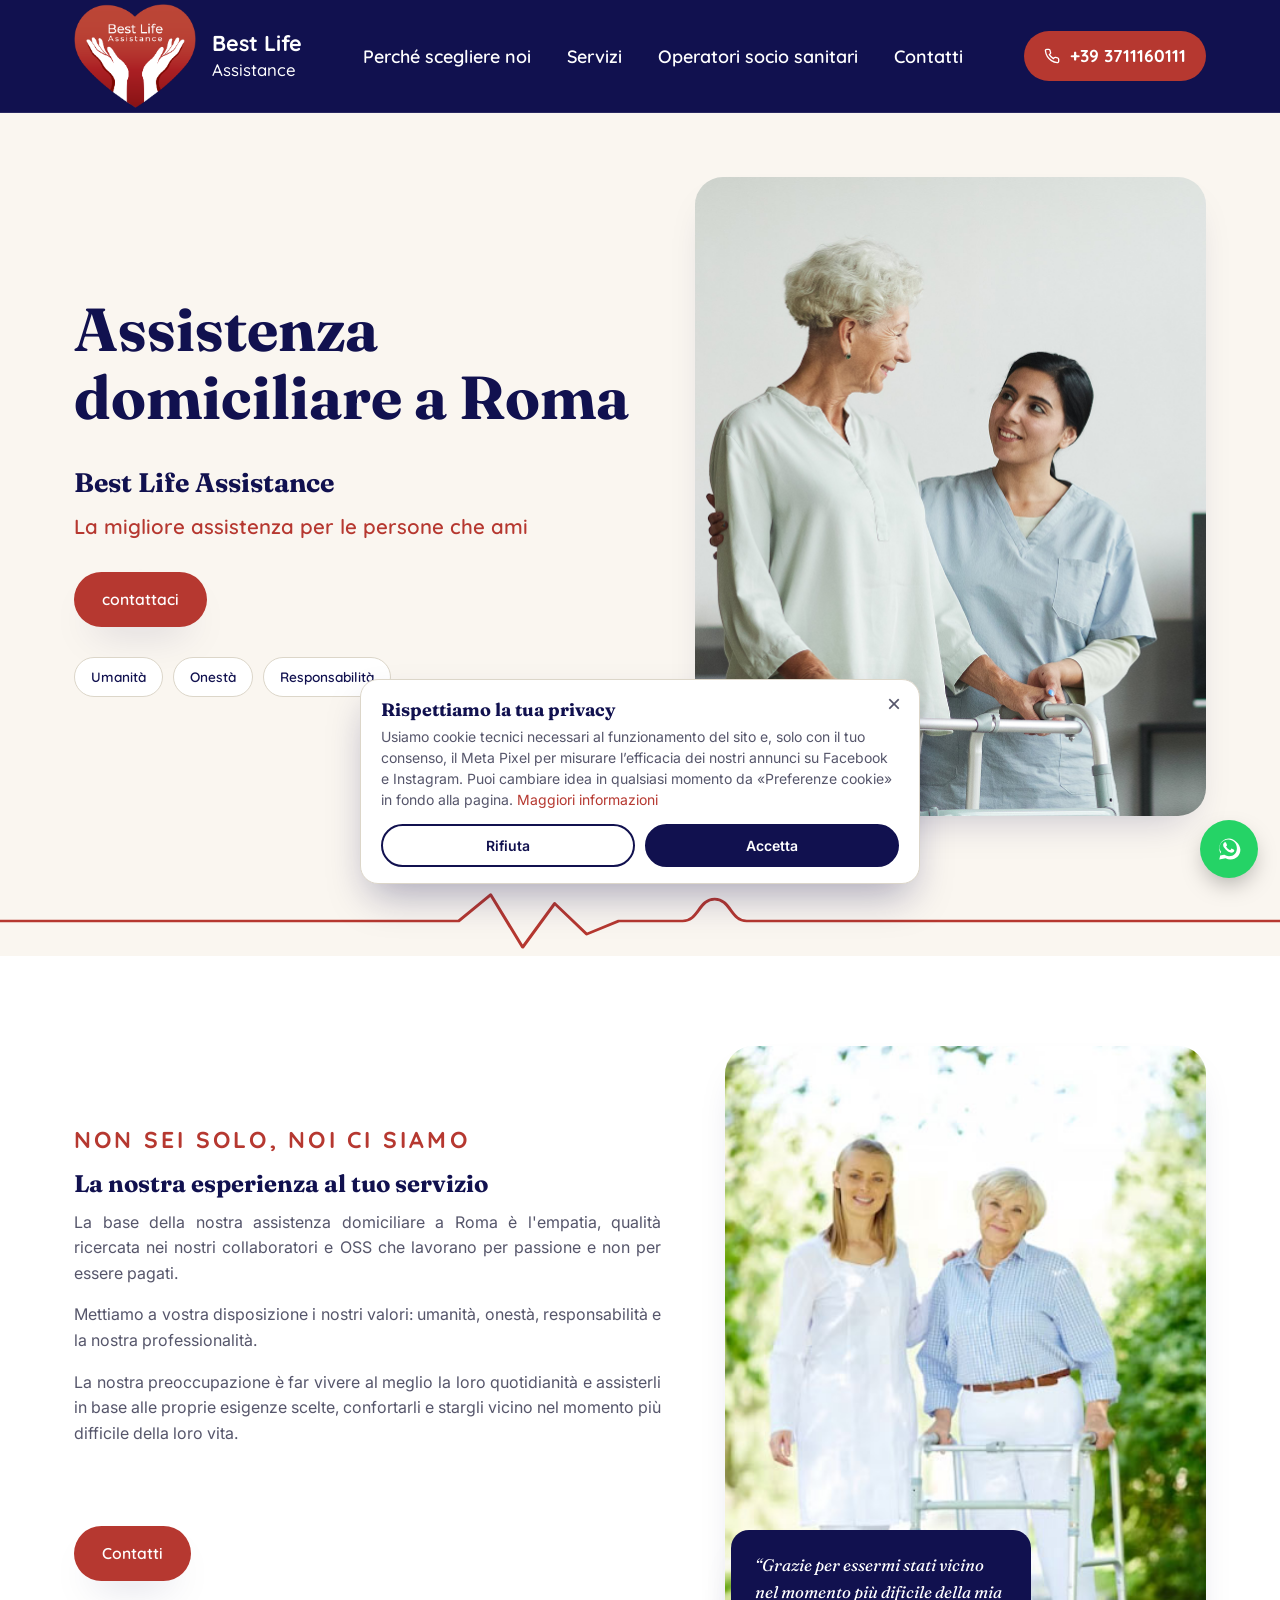
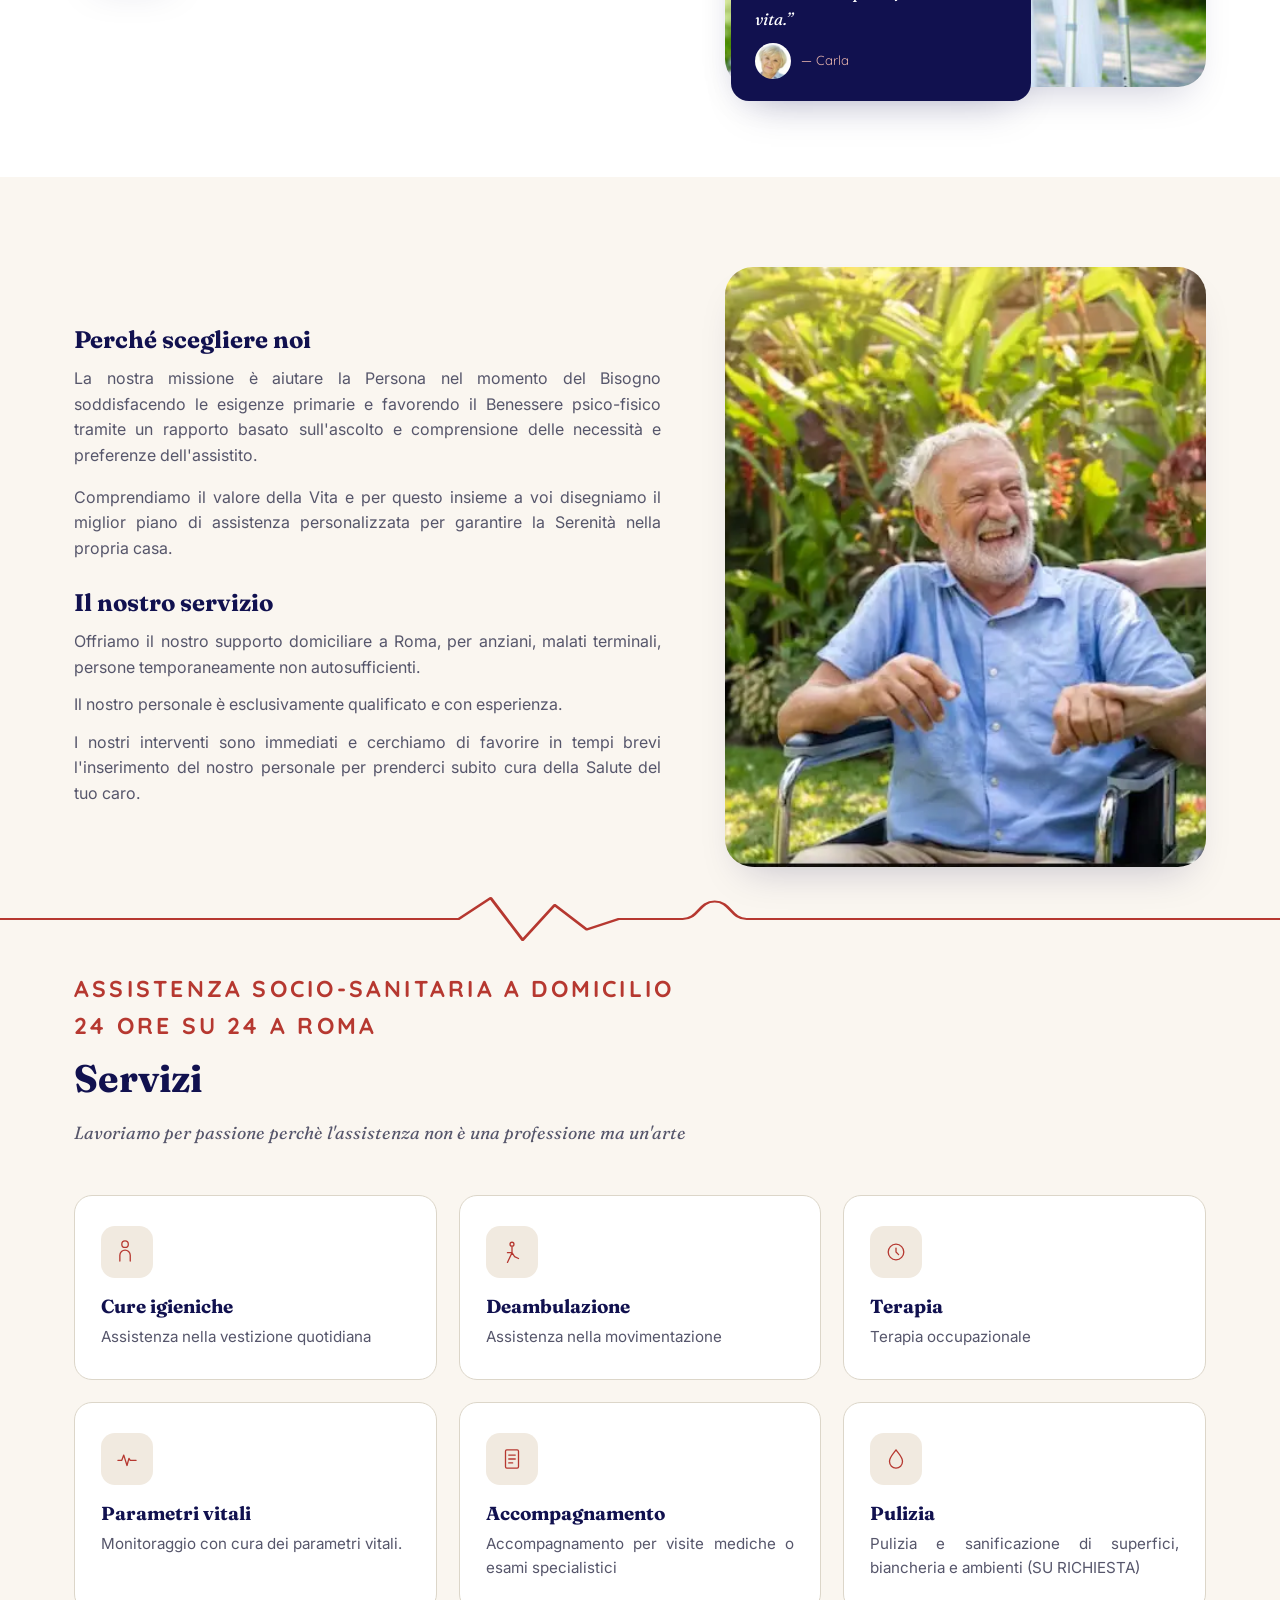
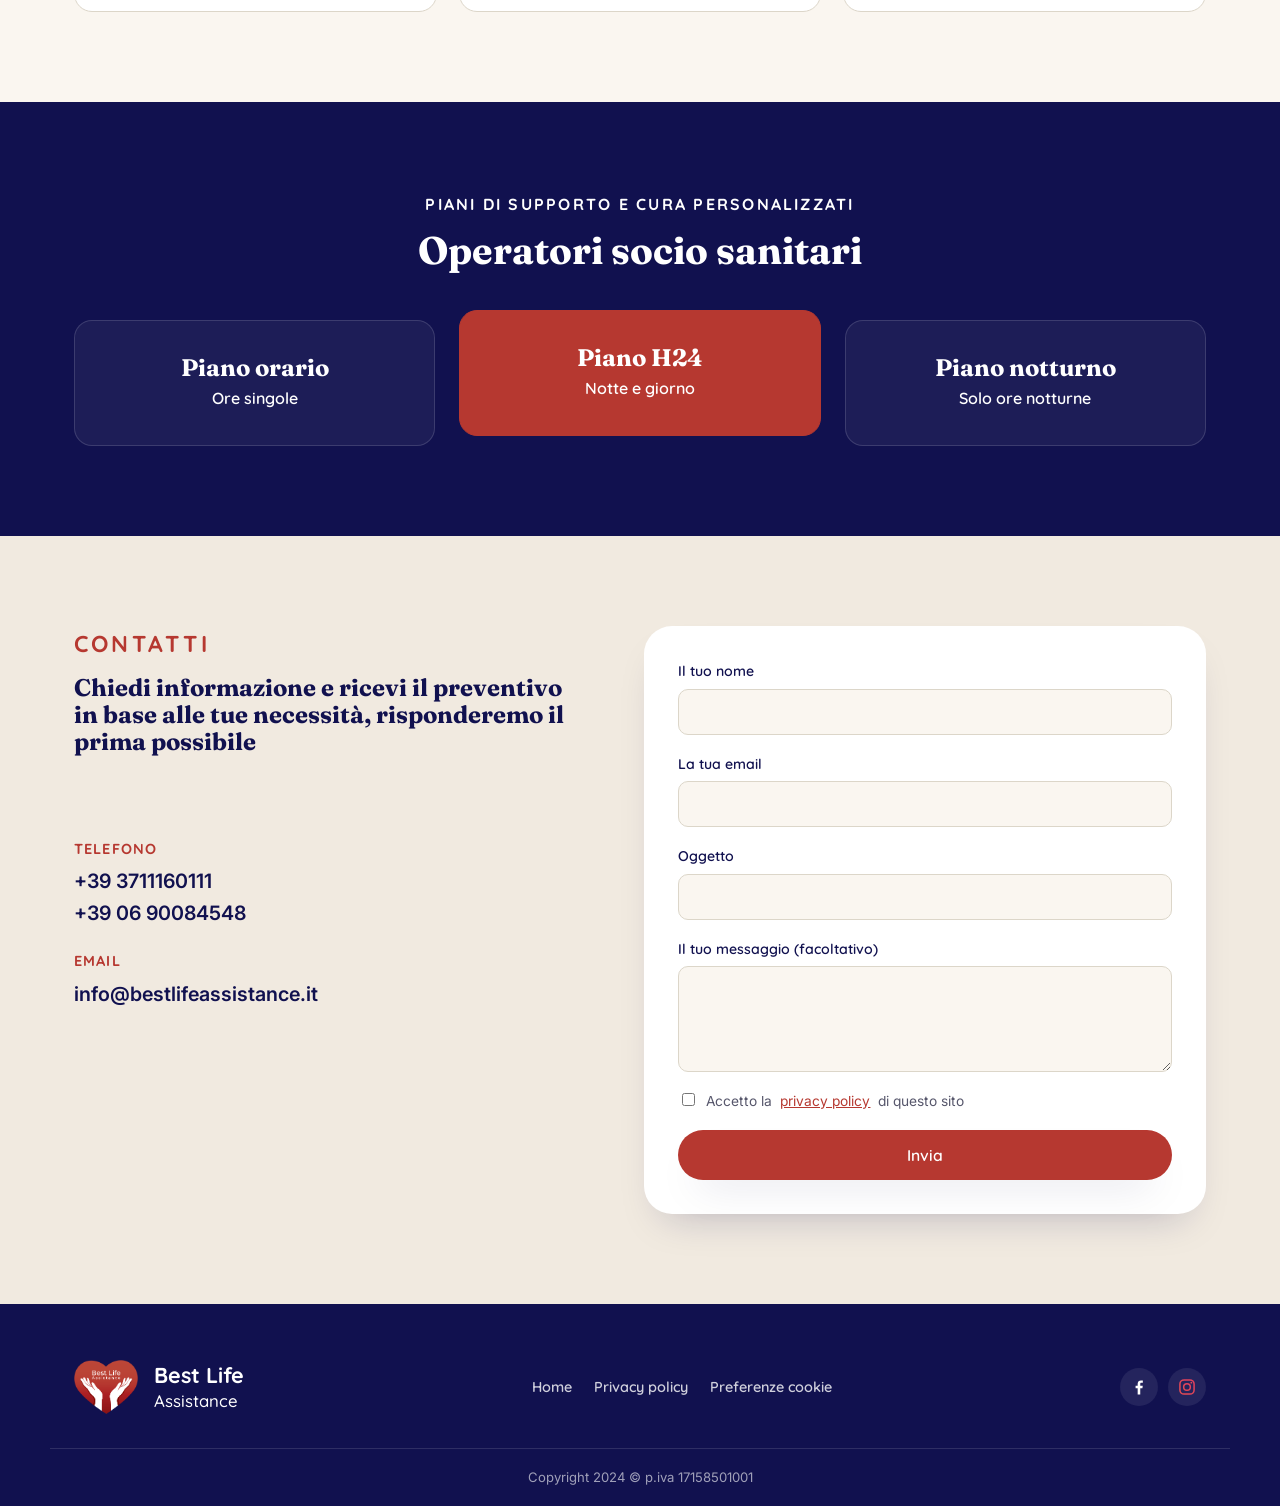
==== commit 07ea84bb: "Sincroniza index.html y privacy-policy.html con la version de cPanel Incluye el aviso de consentimie" ====
--- a/index.html
+++ b/index.html
@@ -1,7 +1,7 @@
 <!DOCTYPE html>
 <html lang="it">
-<head>
-<meta charset="UTF-8">
+<head><meta charset="utf-8">
+
 <meta name="viewport" content="width=device-width, initial-scale=1.0">
 <title>Best Life Assistance — Assistenza domiciliare a Roma</title>
 <meta name="description" content="Assistenza domiciliare a Roma. Umanità, onestà, responsabilità.">
@@ -11,6 +11,75 @@
 <link rel="preconnect" href="https://fonts.gstatic.com" crossorigin>
 <link href="https://fonts.googleapis.com/css2?family=Fraunces:opsz,wght@9..144,500;9..144,600;9..144,700&family=Inter:wght@400;500;600&family=Quicksand:wght@500;600;700&display=swap" rel="stylesheet">
 <link rel="stylesheet" href="styles.css?v=2">
+<!-- Consenso cookie + Meta Pixel (il Pixel si carica solo dopo il consenso) -->
+<style>
+.bla-cc{position:fixed;left:16px;right:16px;bottom:16px;z-index:9999;max-width:560px;margin:0 auto;background:#fff;color:#23233A;border-radius:18px;box-shadow:0 20px 40px -10px rgba(17,17,79,.35);padding:20px 20px 16px;font-family:'Inter',sans-serif;font-size:14px;line-height:1.5;border:1px solid #DCD6C9}
+.bla-cc h2{font-family:'Fraunces',serif;font-size:18px;margin:0 32px 6px 0;color:#11114F}
+.bla-cc p{margin:0 0 14px}
+.bla-cc a{color:#B63830}
+.bla-cc__btns{display:flex;gap:10px;flex-wrap:wrap}
+.bla-cc__btns button{flex:1 1 140px;padding:11px 16px;border-radius:999px;font:600 14px 'Inter',sans-serif;cursor:pointer;border:2px solid #11114F}
+.bla-cc__ok{background:#11114F;color:#fff}
+.bla-cc__no{background:#fff;color:#11114F}
+.bla-cc__x{position:absolute;top:8px;right:10px;background:none;border:0;font-size:24px;line-height:1;color:#56566B;cursor:pointer;padding:4px 8px}
+</style>
+<script>
+(function () {
+  var KEY = 'bla_cookie_consent', MAX = 1000 * 60 * 60 * 24 * 180, PIXEL = '927826460027769';
+  function read() { try { var v = JSON.parse(localStorage.getItem(KEY)); if (v && Date.now() - v.t < MAX) return v.c; } catch (e) {} return null; }
+  function write(c) { try { localStorage.setItem(KEY, JSON.stringify({ c: c, t: Date.now() })); } catch (e) {} }
+  function loadPixel() {
+    if (window.fbq) return;
+    !function(f,b,e,v,n,t,s){if(f.fbq)return;n=f.fbq=function(){n.callMethod?
+    n.callMethod.apply(n,arguments):n.queue.push(arguments)};if(!f._fbq)f._fbq=n;
+    n.push=n;n.loaded=!0;n.version='2.0';n.queue=[];t=b.createElement(e);t.async=!0;
+    t.src=v;s=b.getElementsByTagName(e)[0];s.parentNode.insertBefore(t,s)}(window,
+    document,'script','https://connect.facebook.net/en_US/fbevents.js');
+    fbq('init', PIXEL);
+    fbq('track', 'PageView');
+  }
+  function hide() { var b = document.getElementById('bla-cc'); if (b) b.remove(); }
+  function choose(c) {
+    write(c); hide();
+    if (c === 'yes') loadPixel();
+    else if (window.fbq) { fbq('consent', 'revoke'); location.reload(); }
+  }
+  function show() {
+    if (document.getElementById('bla-cc')) return;
+    var d = document.createElement('div');
+    d.id = 'bla-cc'; d.className = 'bla-cc'; d.setAttribute('role', 'dialog'); d.setAttribute('aria-label', 'Preferenze cookie');
+    d.innerHTML = '<button type="button" class="bla-cc__x" aria-label="Chiudi e rifiuta">&times;</button>' +
+      '<h2>Rispettiamo la tua privacy</h2>' +
+      '<p>Usiamo cookie tecnici necessari al funzionamento del sito e, solo con il tuo consenso, il Meta Pixel per misurare l\u2019efficacia dei nostri annunci su Facebook e Instagram. Puoi cambiare idea in qualsiasi momento da \u00abPreferenze cookie\u00bb in fondo alla pagina. <a href="privacy-policy.html#cookie">Maggiori informazioni</a></p>' +
+      '<div class="bla-cc__btns"><button type="button" class="bla-cc__no">Rifiuta</button><button type="button" class="bla-cc__ok">Accetta</button></div>';
+    document.body.appendChild(d);
+    d.querySelector('.bla-cc__ok').onclick = function () { choose('yes'); };
+    d.querySelector('.bla-cc__no').onclick = function () { choose('no'); };
+    d.querySelector('.bla-cc__x').onclick = function () { choose('no'); };
+  }
+  window.blaCookieSettings = show;
+  if (read() === 'yes') loadPixel();
+  document.addEventListener('DOMContentLoaded', function () {
+    if (!read()) show();
+    var nav = document.querySelector('.site-footer nav');
+    if (nav) { var a = document.createElement('a'); a.href = '#'; a.textContent = 'Preferenze cookie'; a.onclick = function (e) { e.preventDefault(); show(); }; nav.appendChild(a); }
+  });
+})();
+</script>
+<!-- Fine consenso cookie + Meta Pixel -->
+<!-- Meta Pixel - eventi di contatto -->
+<script>
+document.addEventListener('click', function (e) {
+  var a = e.target.closest && e.target.closest('a[href]');
+  if (!a || typeof fbq !== 'function') return;
+  var h = a.getAttribute('href') || '';
+  if (h.indexOf('tel:') === 0) fbq('track', 'Contact', {content_name: 'Telefono'});
+  else if (/wa\.me|whatsapp\.com/.test(h)) fbq('track', 'Contact', {content_name: 'WhatsApp'});
+});
+document.addEventListener('submit', function (e) {
+  if (typeof fbq === 'function' && e.target.classList.contains('contact-form')) fbq('track', 'Lead', {content_name: 'Modulo contatto'});
+}, true);
+</script>
 </head>
 <body>
 
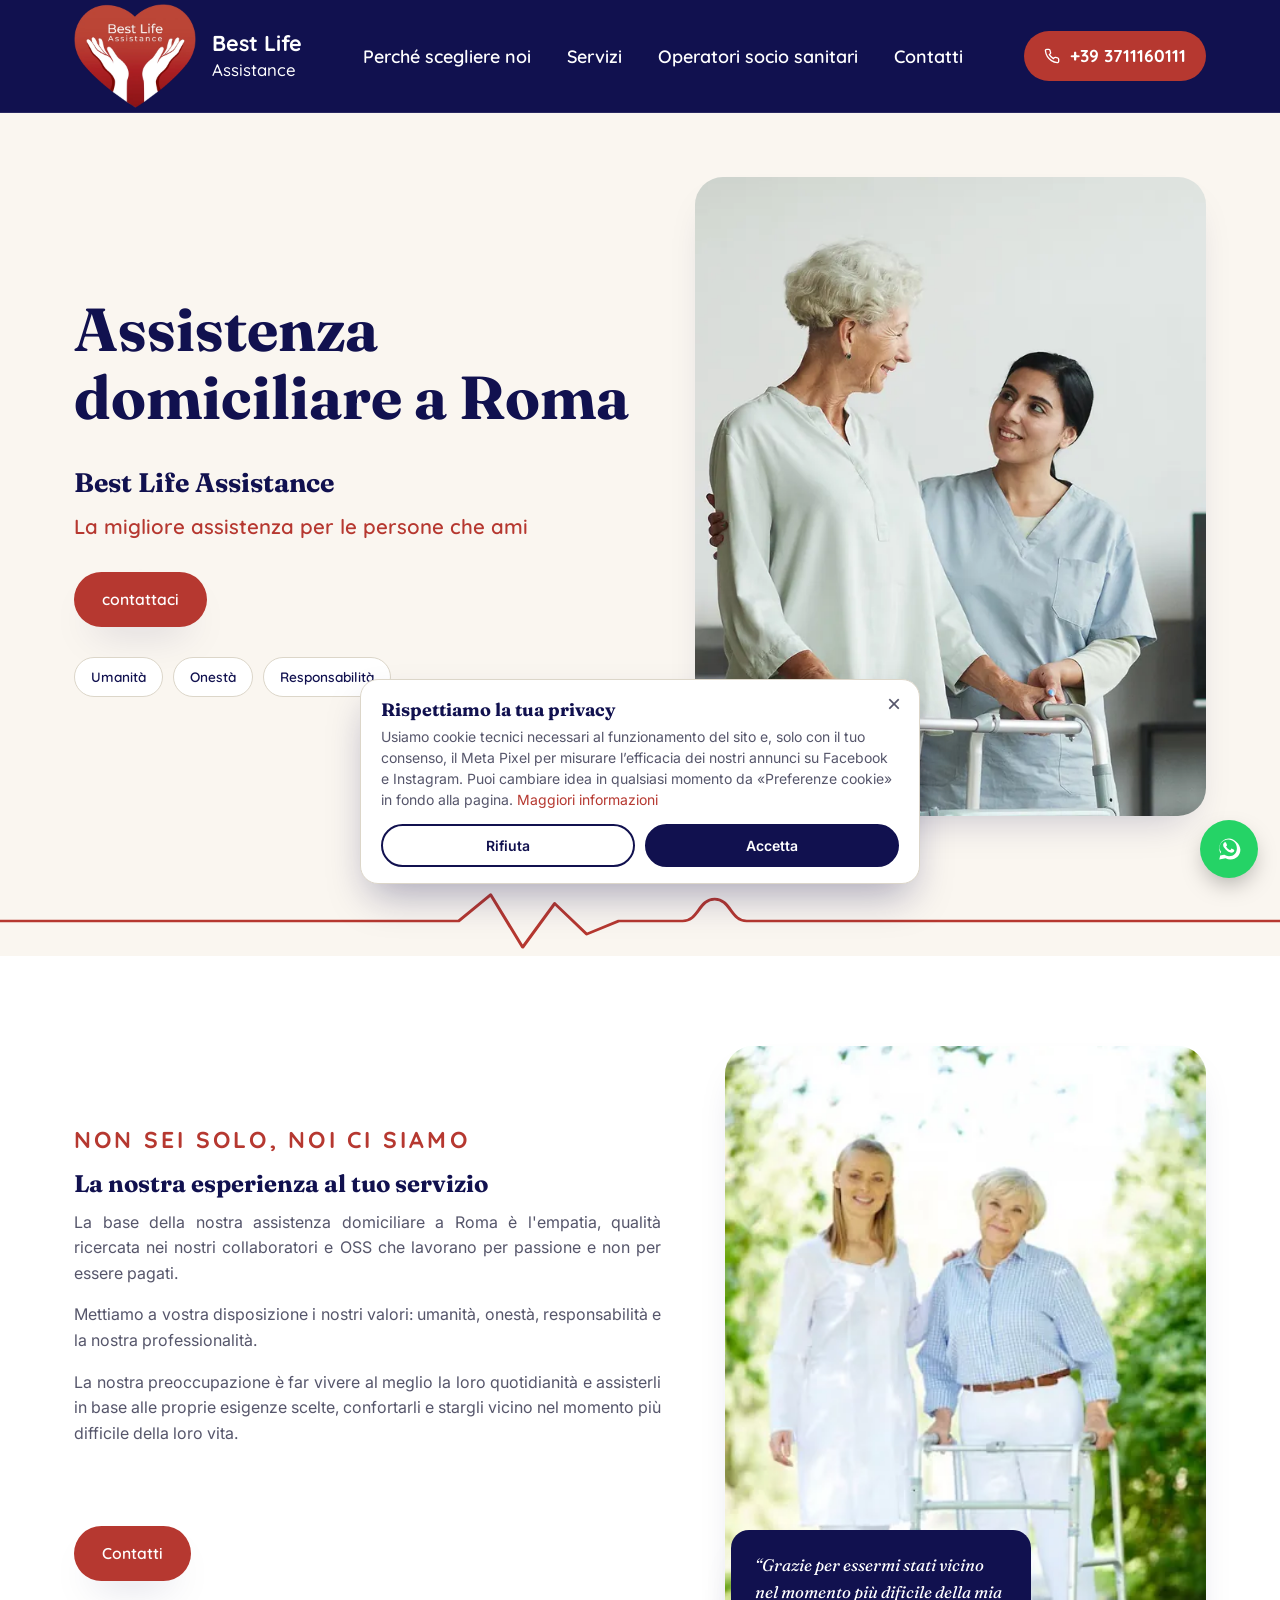
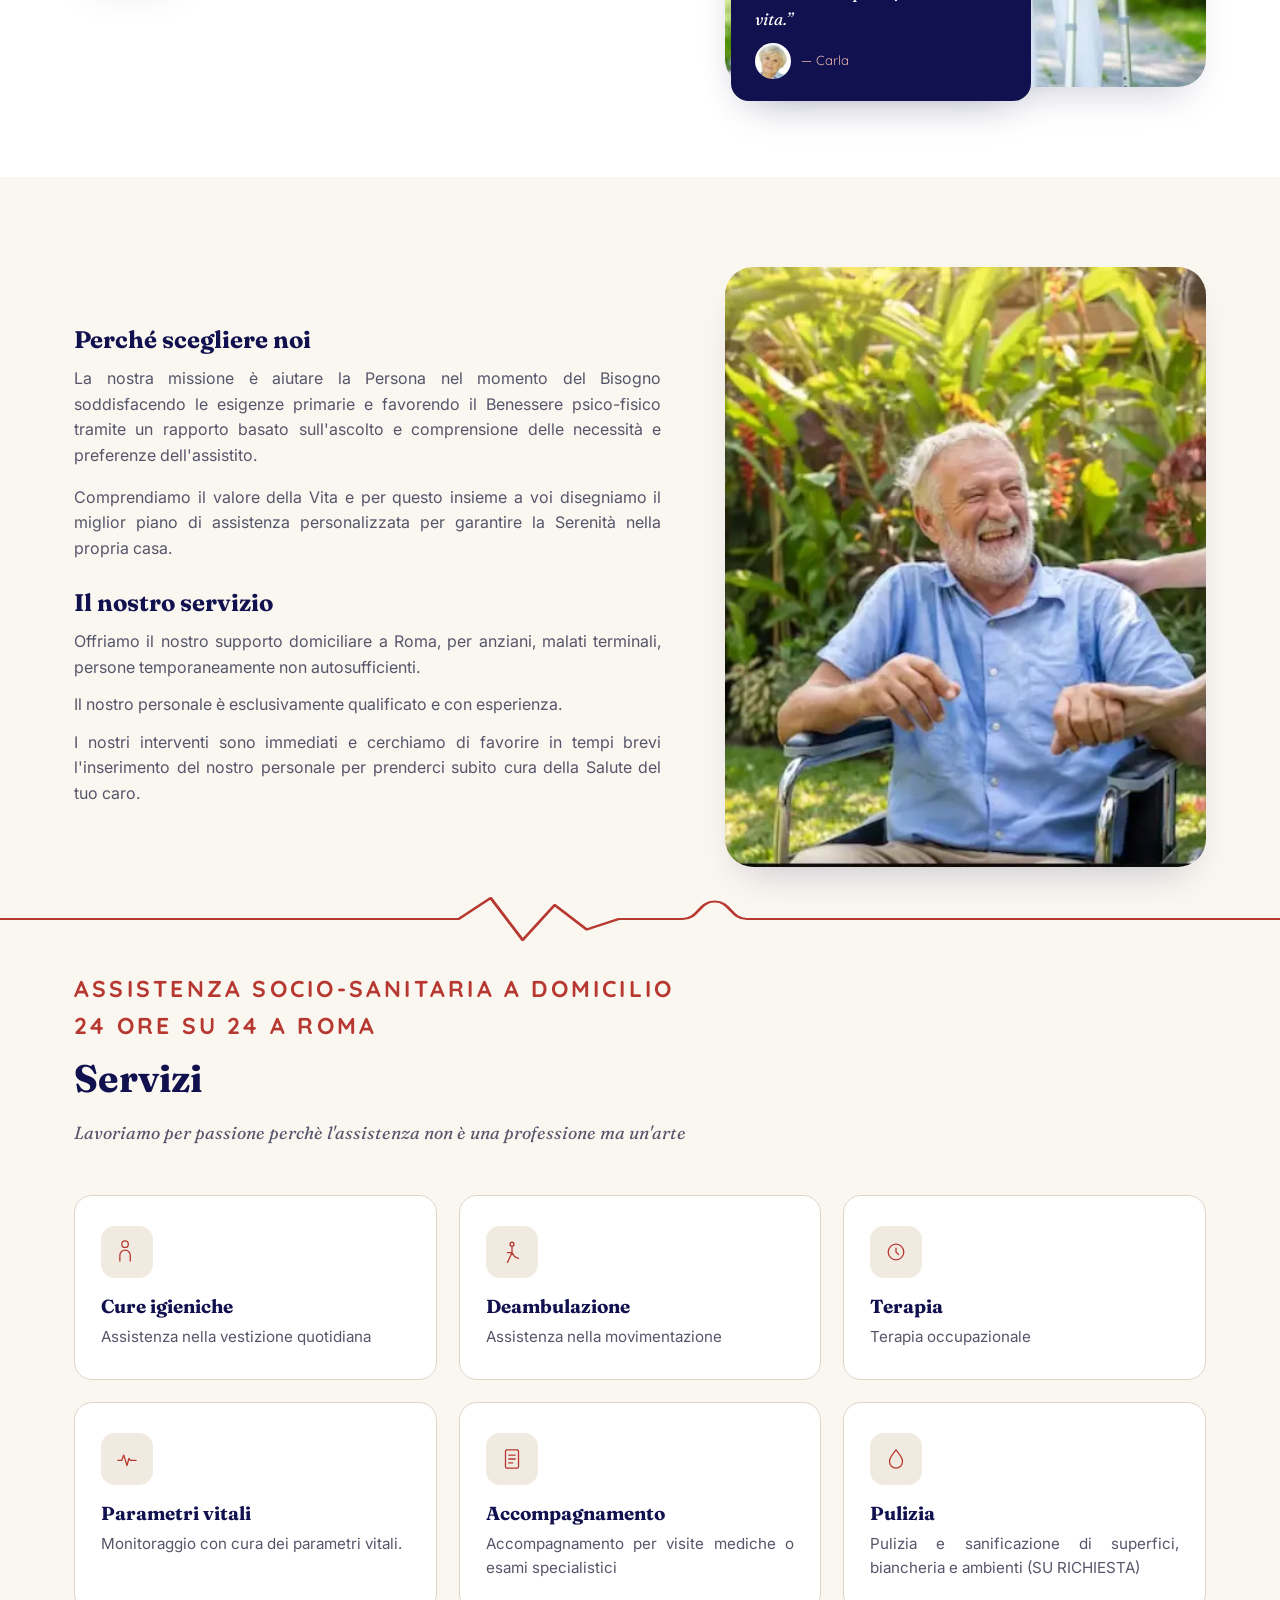
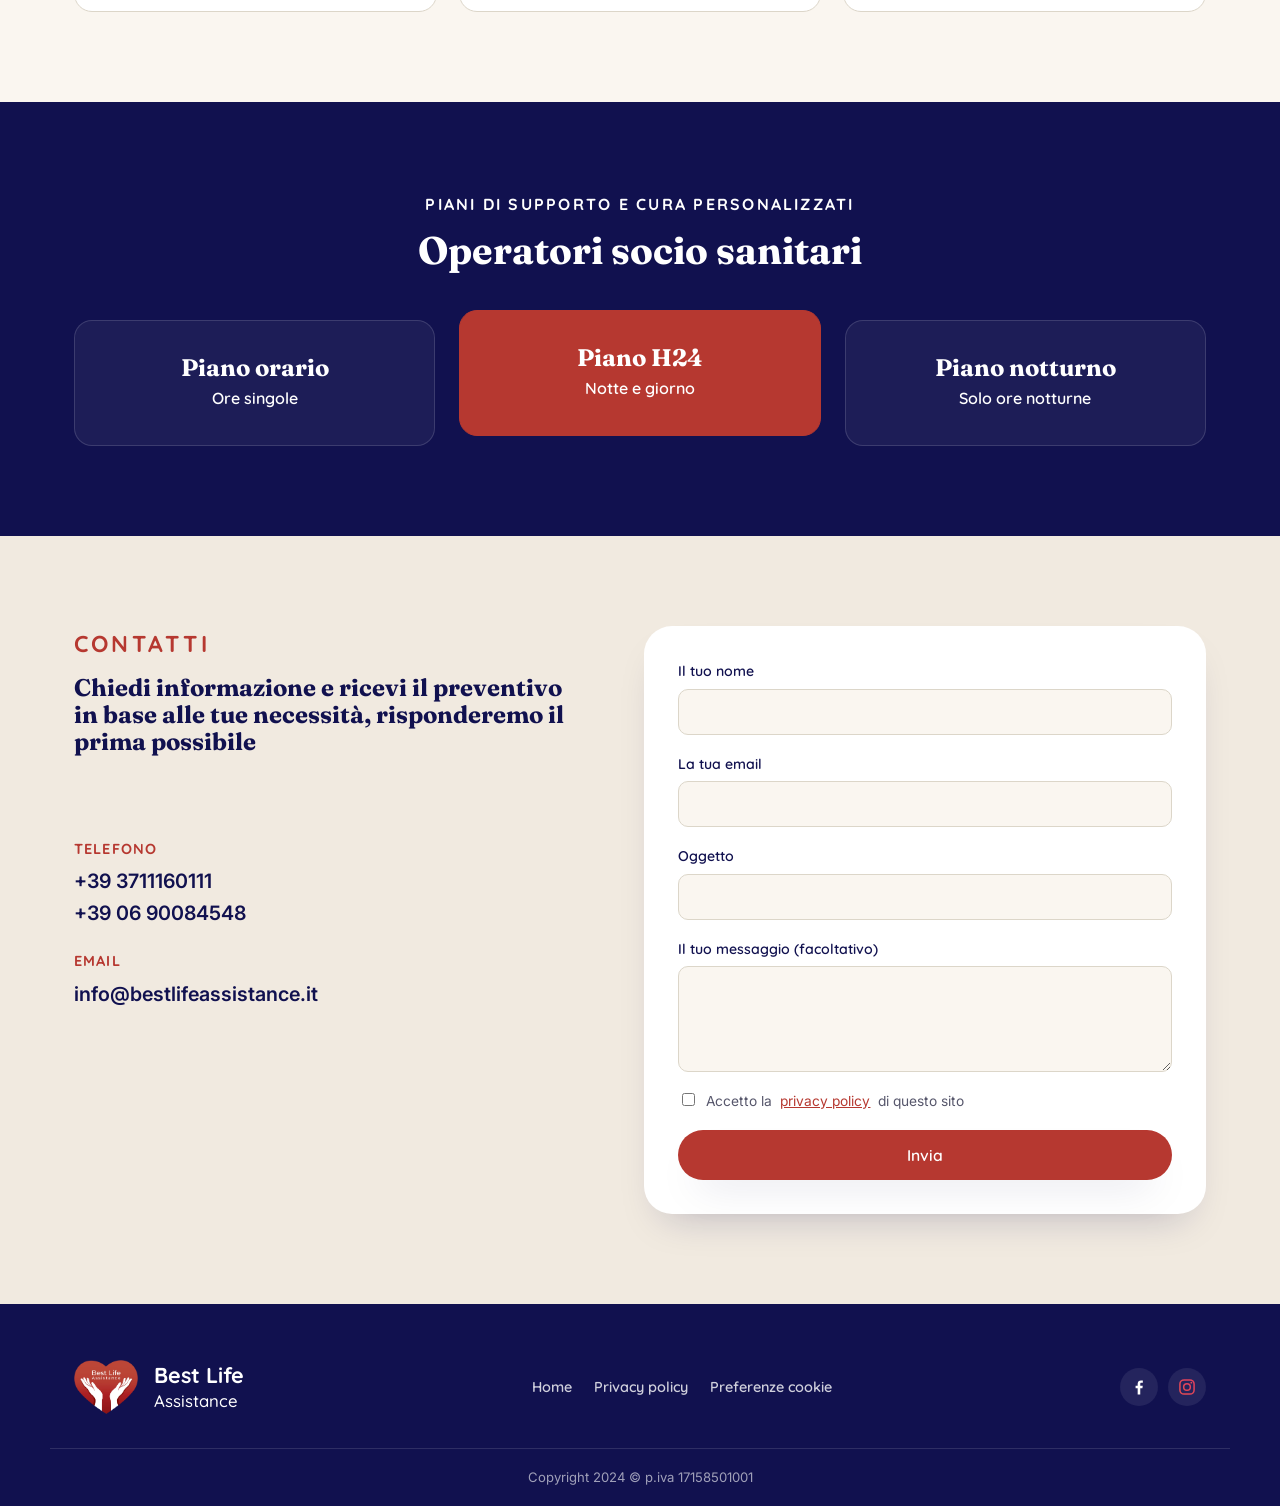
==== commit 6a80af46: "Pagine: immagini ottimizzate, caricamento differito e priorita alla foto principale index.html e pri" ====
--- a/index.html
+++ b/index.html
@@ -5,8 +5,8 @@
 <meta name="viewport" content="width=device-width, initial-scale=1.0">
 <title>Best Life Assistance — Assistenza domiciliare a Roma</title>
 <meta name="description" content="Assistenza domiciliare a Roma. Umanità, onestà, responsabilità.">
-<link rel="icon" type="image/png" href="assets/favicon.png">
-<link rel="apple-touch-icon" href="assets/favicon.png">
+<link rel="icon" type="image/png" sizes="48x48" href="assets/favicon-48.png">
+<link rel="apple-touch-icon" href="assets/apple-touch-icon.png">
 <link rel="preconnect" href="https://fonts.googleapis.com">
 <link rel="preconnect" href="https://fonts.gstatic.com" crossorigin>
 <link href="https://fonts.googleapis.com/css2?family=Fraunces:opsz,wght@9..144,500;9..144,600;9..144,700&family=Inter:wght@400;500;600&family=Quicksand:wght@500;600;700&display=swap" rel="stylesheet">
@@ -89,7 +89,7 @@
 <header class="site-header" id="top">
   <div class="wrap header-row">
     <a class="brand" href="#top" aria-label="Best Life Assistance — home">
-      <img src="assets/logo-trasp.png" alt="" width="122" height="104" class="brand-mark">
+      <img src="assets/logo-trasp.webp" alt="" width="122" height="104" class="brand-mark">
       <span class="brand-word">Best Life<br><em>Assistance</em></span>
     </a>
 
@@ -144,7 +144,7 @@
 
       <div class="hero-visual">
         <div class="hero-photo-frame">
-          <img class="hero-photo" src="assets/hero-photo.jpg" alt="Operatrice socio-sanitaria che assiste una persona anziana a casa">
+          <img class="hero-photo" src="assets/hero-photo-1024.webp" srcset="assets/hero-photo-640.webp 640w, assets/hero-photo-1024.webp 1024w" sizes="(max-width: 980px) calc(100vw - 40px), 520px" width="1024" height="1280" fetchpriority="high" alt="Operatrice socio-sanitaria che assiste una persona anziana a casa">
         </div>
       </div>
     </div>
@@ -172,10 +172,10 @@
       </div>
 
       <div class="why-visual">
-        <img class="why-photo" src="assets/why-photo.jpg" alt="Operatrice che accompagna una persona anziana durante una passeggiata">
+        <img class="why-photo" src="assets/why-photo.webp" loading="lazy" decoding="async" alt="Operatrice che accompagna una persona anziana durante una passeggiata">
         <figure class="quote-card">
           <blockquote>&ldquo;Grazie per essermi stati vicino nel momento più dificile della mia vita.&rdquo;</blockquote>
-          <figcaption><img src="assets/carla-avatar.jpg" alt="" width="36" height="36"> — Carla</figcaption>
+          <figcaption><img src="assets/carla-avatar.jpg" alt="" width="36" height="36" loading="lazy" decoding="async"> — Carla</figcaption>
         </figure>
       </div>
     </div>
@@ -196,7 +196,7 @@
           <li>I nostri interventi sono immediati e cerchiamo di favorire in tempi brevi l'inserimento del nostro personale per prenderci subito cura della Salute del tuo caro.</li>
         </ul>
       </div>
-      <img class="mission-photo" src="assets/mission-photo.webp" alt="Operatrice che assiste una persona anziana in giardino">
+      <img class="mission-photo" src="assets/mission-photo.webp" loading="lazy" decoding="async" alt="Operatrice che assiste una persona anziana in giardino">
     </div>
 
     <div class="pulse-divider pulse-divider--mid" aria-hidden="true">
@@ -347,7 +347,7 @@
 <footer class="site-footer">
   <div class="wrap footer-grid">
     <a class="brand brand--footer" href="#top">
-      <img src="assets/logo-trasp.png" alt="Best Life Assistance" width="64" height="54" class="brand-mark--footer">
+      <img src="assets/logo-trasp.webp" alt="Best Life Assistance" width="64" height="54" class="brand-mark--footer" loading="lazy" decoding="async">
       <span class="brand-word">Best Life<br><em>Assistance</em></span>
     </a>
 
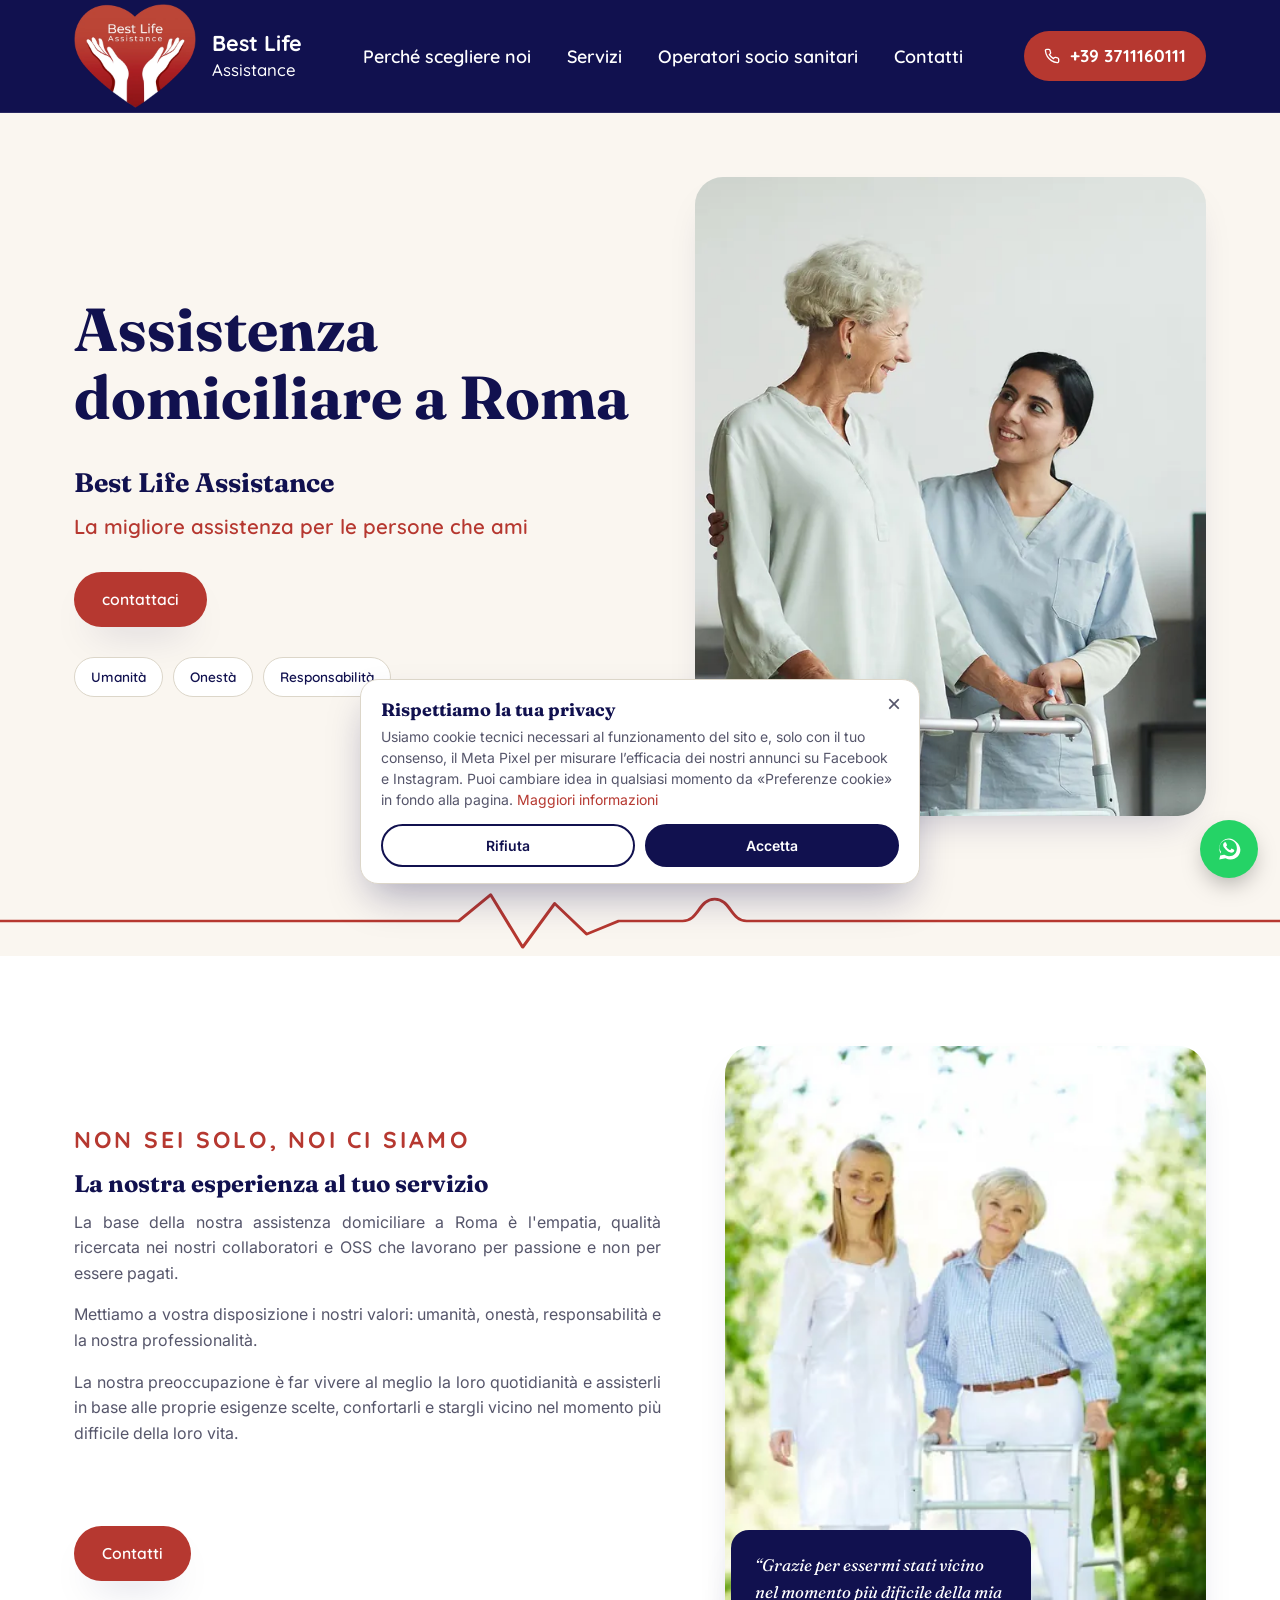
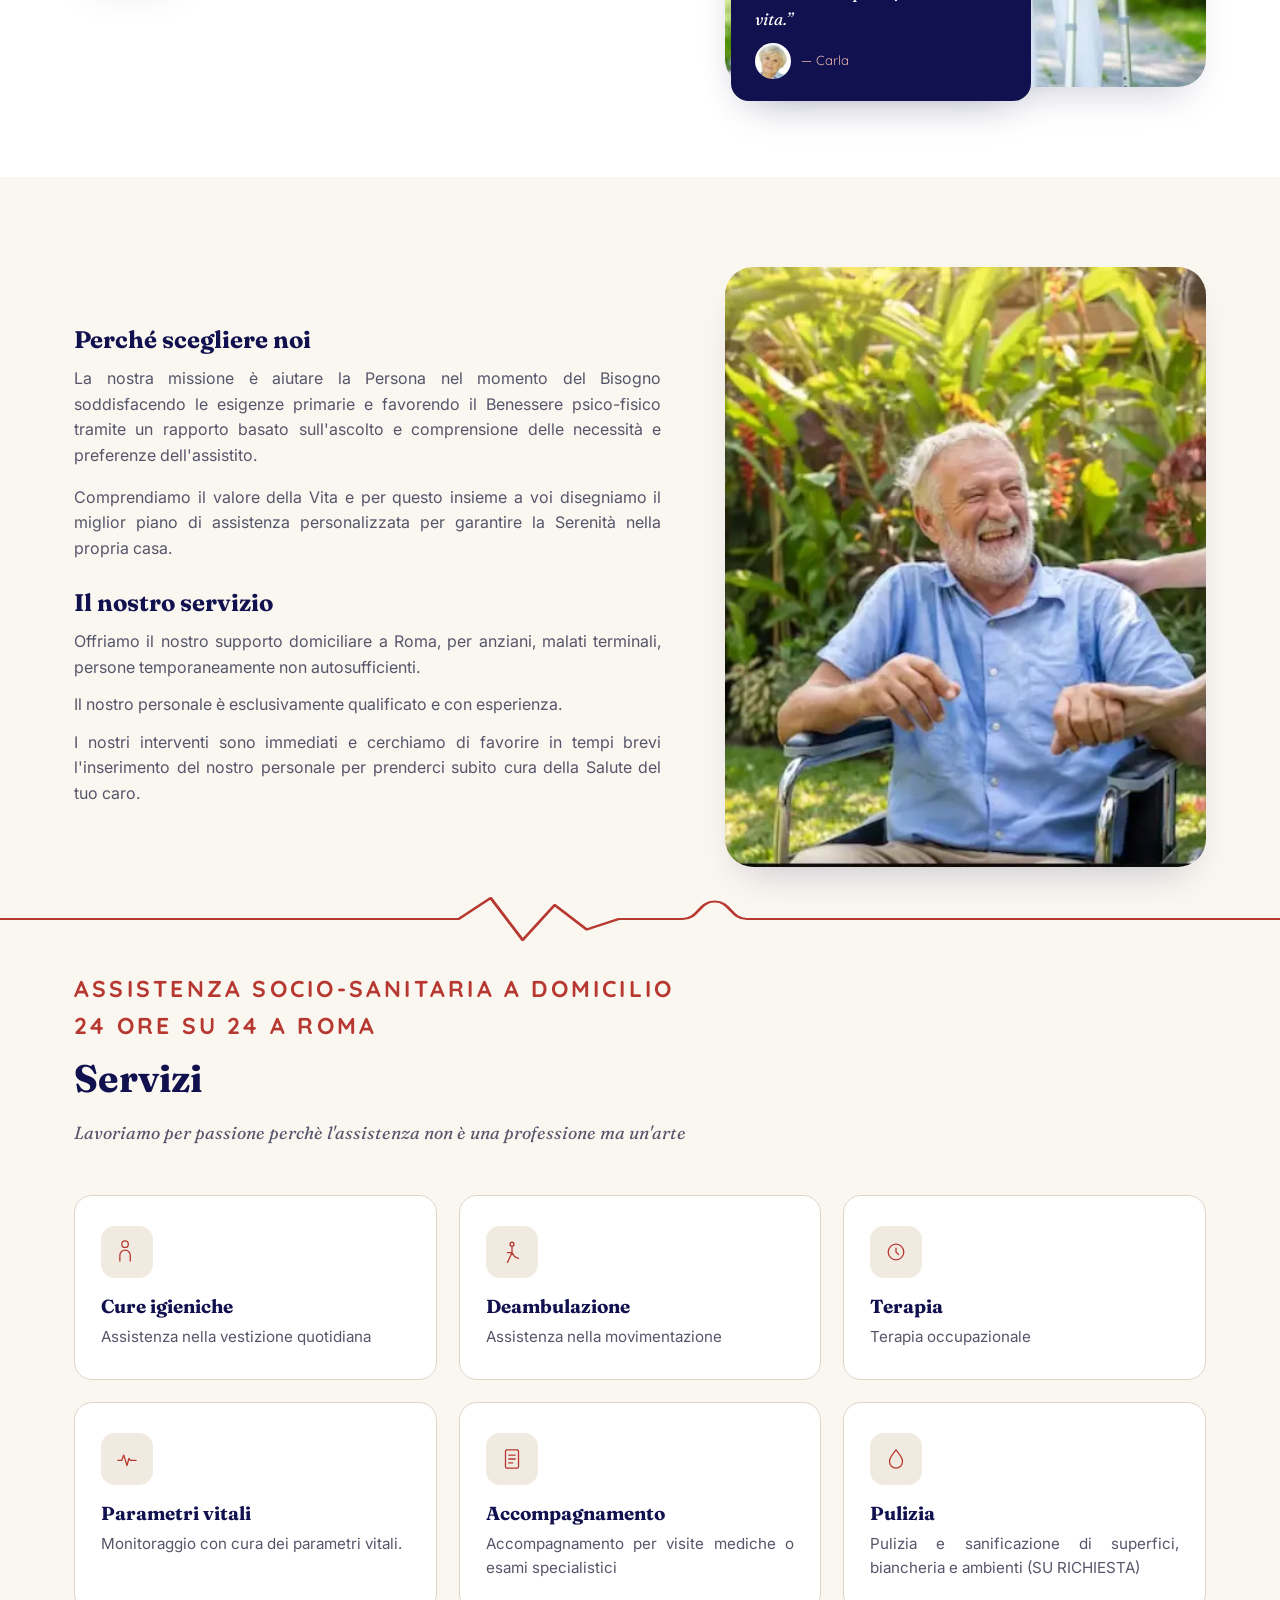
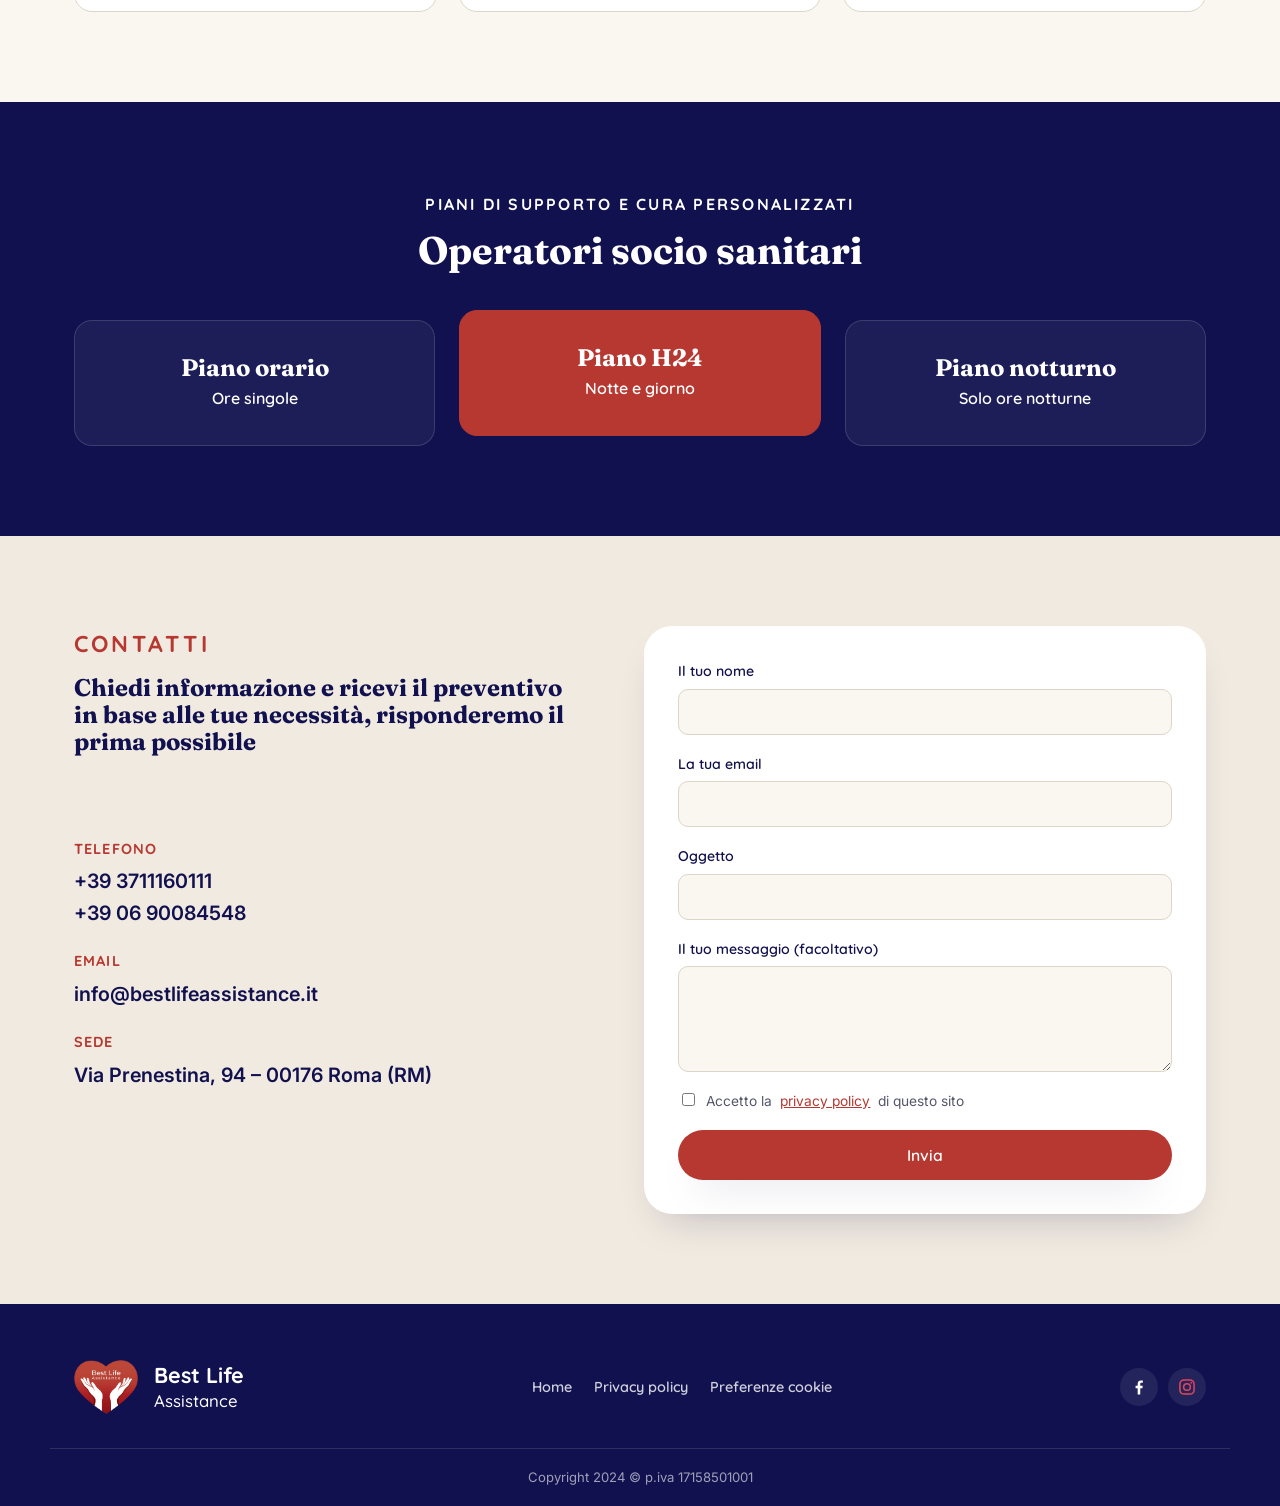
==== commit 5a632d80: "SEO: indirizzo sede, telefono fisso corretto, schema con indirizzo" ====
--- a/index.html
+++ b/index.html
@@ -3,8 +3,33 @@
 <head><meta charset="utf-8">
 
 <meta name="viewport" content="width=device-width, initial-scale=1.0">
-<title>Best Life Assistance — Assistenza domiciliare a Roma</title>
-<meta name="description" content="Assistenza domiciliare a Roma. Umanità, onestà, responsabilità.">
+<title>Assistenza domiciliare anziani a Roma | OSS e badanti H24 – Best Life Assistance</title>
+<meta name="description" content="Assistenza domiciliare a Roma per anziani e persone non autosufficienti: OSS qualificati, servizio a ore, notturno o 24 ore su 24. Chiama il 371 116 0111 per un preventivo gratuito.">
+<link rel="canonical" href="https://bestlifeassistance.it/">
+<meta name="robots" content="index, follow">
+<meta property="og:type" content="website">
+<meta property="og:locale" content="it_IT">
+<meta property="og:site_name" content="Best Life Assistance">
+<meta property="og:title" content="Assistenza domiciliare anziani a Roma – Best Life Assistance">
+<meta property="og:description" content="OSS qualificati a domicilio a Roma: servizio a ore, notturno o 24 ore su 24. Preventivo gratuito.">
+<meta property="og:url" content="https://bestlifeassistance.it/">
+<meta property="og:image" content="https://bestlifeassistance.it/assets/hero-photo.jpg">
+<script type="application/ld+json">
+{
+  "@context": "https://schema.org",
+  "@type": "HomeHealthCareService",
+  "name": "Best Life Assistance",
+  "url": "https://bestlifeassistance.it/",
+  "logo": "https://bestlifeassistance.it/assets/logo.png",
+  "image": "https://bestlifeassistance.it/assets/hero-photo.jpg",
+  "description": "Assistenza socio-sanitaria domiciliare a Roma per anziani, malati e persone non autosufficienti, con operatori socio sanitari (OSS) a ore, di notte o 24 ore su 24.",
+  "telephone": "+39 371 116 0111",
+  "contactPoint": [{ "@type": "ContactPoint", "telephone": "+39 06 9008 4548", "contactType": "customer service", "areaServed": "IT", "availableLanguage": "Italian" }],
+  "email": "info@bestlifeassistance.it",
+  "areaServed": { "@type": "City", "name": "Roma" },
+  "address": { "@type": "PostalAddress", "streetAddress": "Via Prenestina, 94", "postalCode": "00176", "addressLocality": "Roma", "addressRegion": "RM", "addressCountry": "IT" }
+}
+</script>
 <link rel="icon" type="image/png" sizes="48x48" href="assets/favicon-48.png">
 <link rel="apple-touch-icon" href="assets/apple-touch-icon.png">
 <link rel="preconnect" href="https://fonts.googleapis.com">
@@ -306,11 +331,15 @@
           <div>
             <dt>Telefono</dt>
             <dd><a href="tel:+393711160111">+39 3711160111</a></dd>
-            <dd><a href="tel:+39069008448">+39 06 90084548</a></dd>
+            <dd><a href="tel:+390690084548">+39 06 90084548</a></dd>
           </div>
           <div>
             <dt>Email</dt>
             <dd><a href="mailto:info@bestlifeassistance.it">info@bestlifeassistance.it</a></dd>
+          </div>
+          <div>
+            <dt>Sede</dt>
+            <dd>Via Prenestina, 94 – 00176 Roma (RM)</dd>
           </div>
         </dl>
       </div>
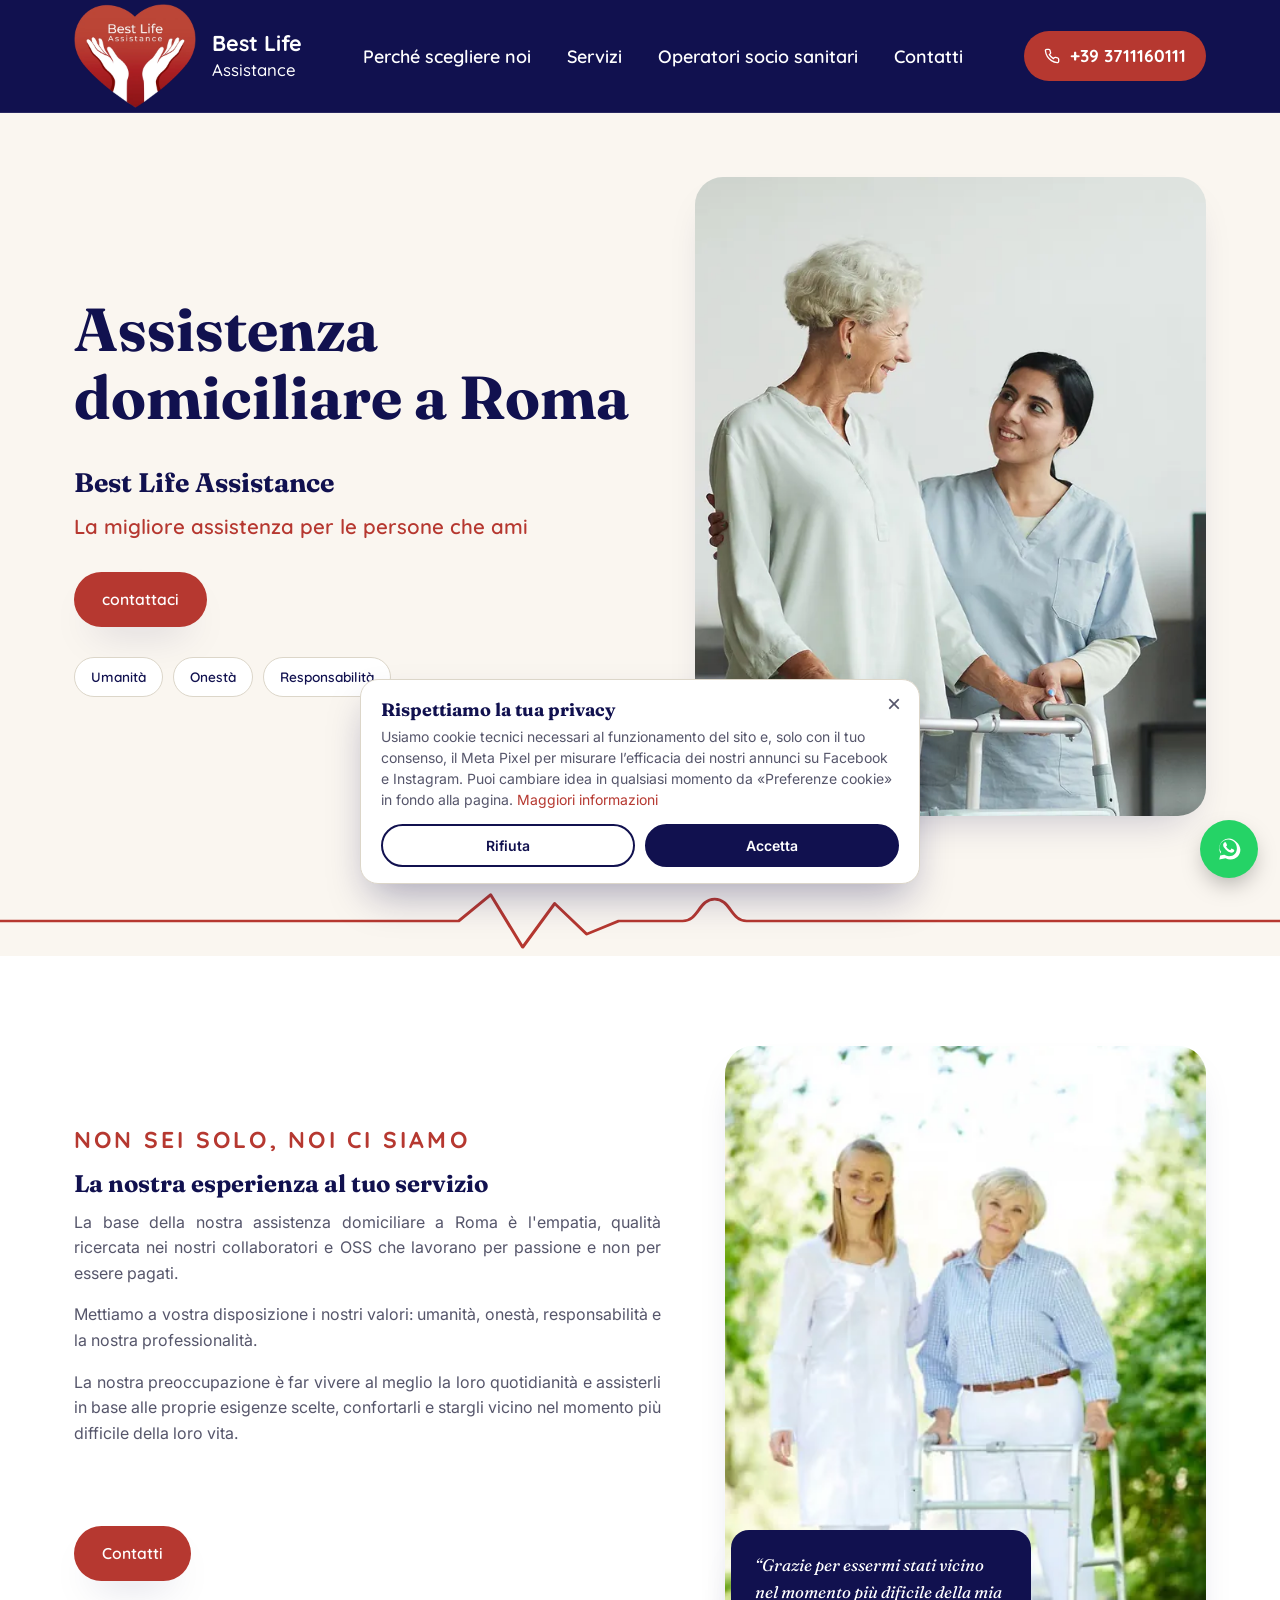
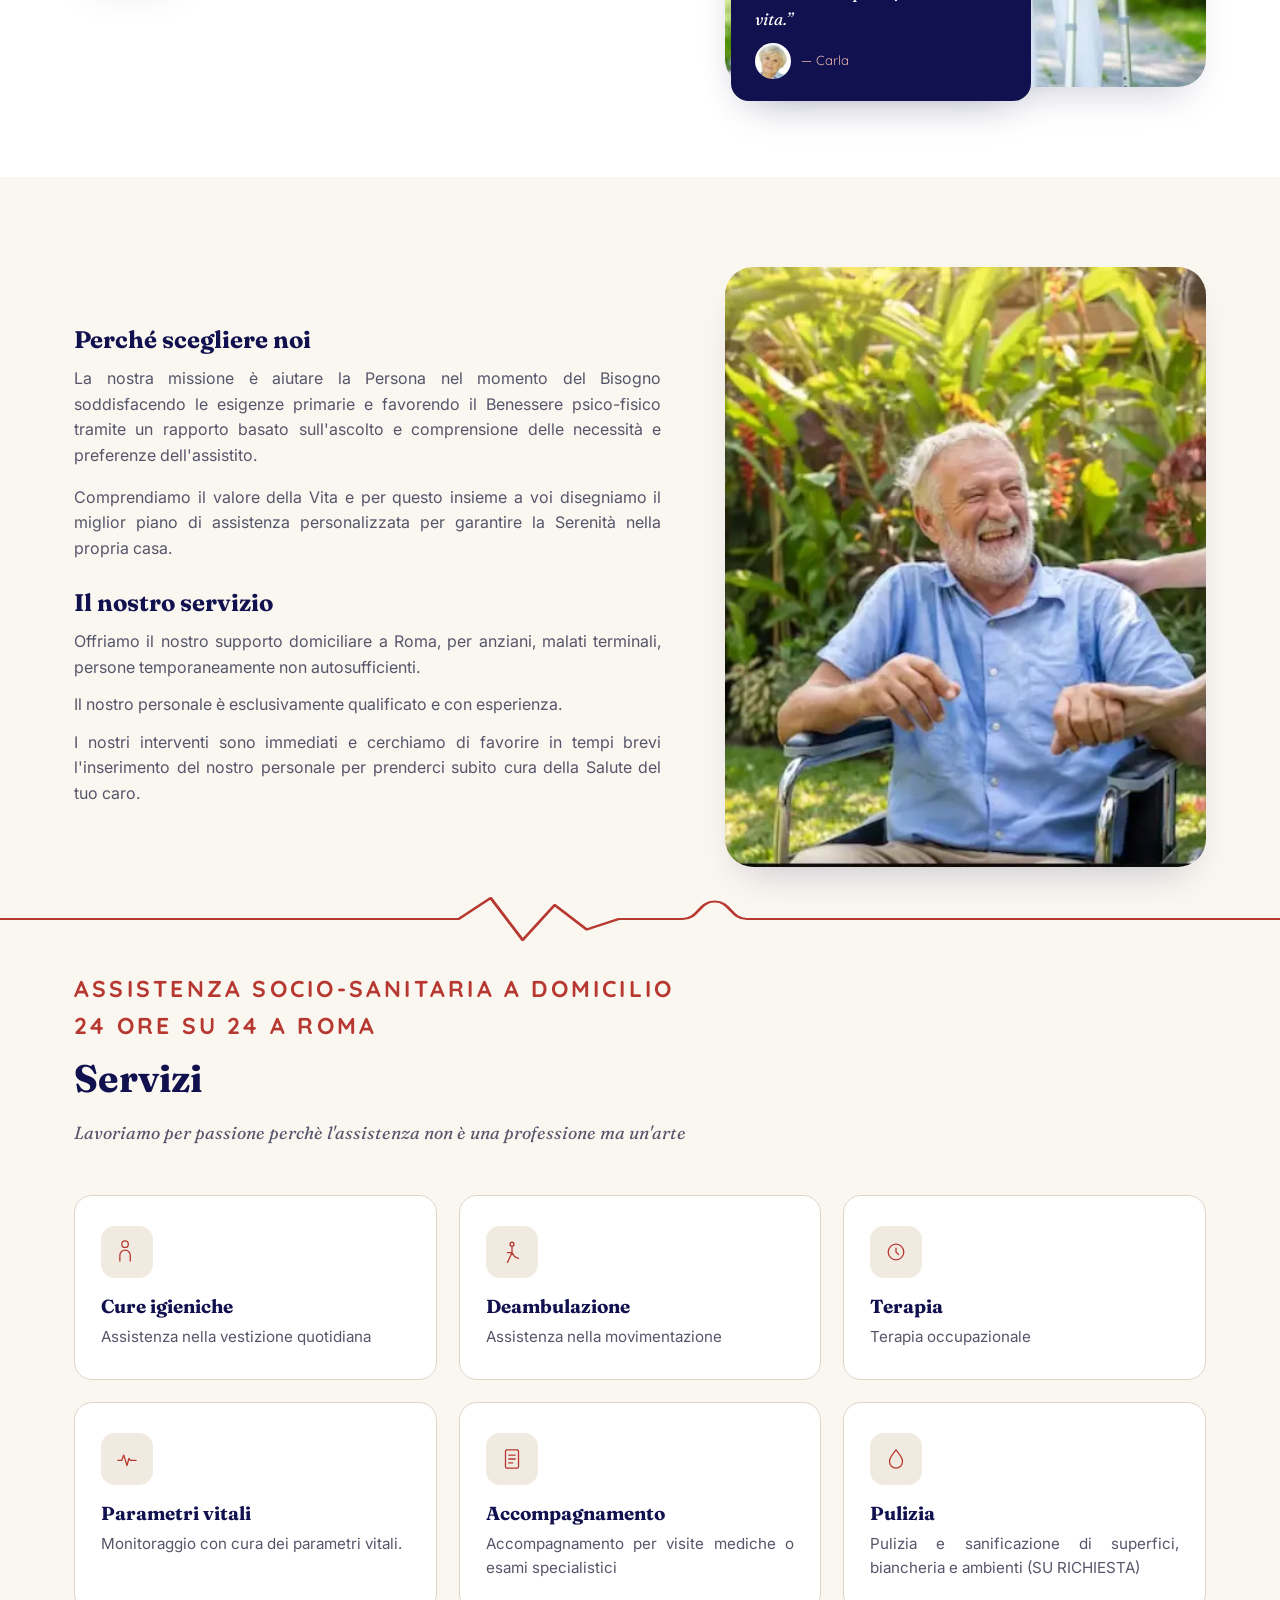
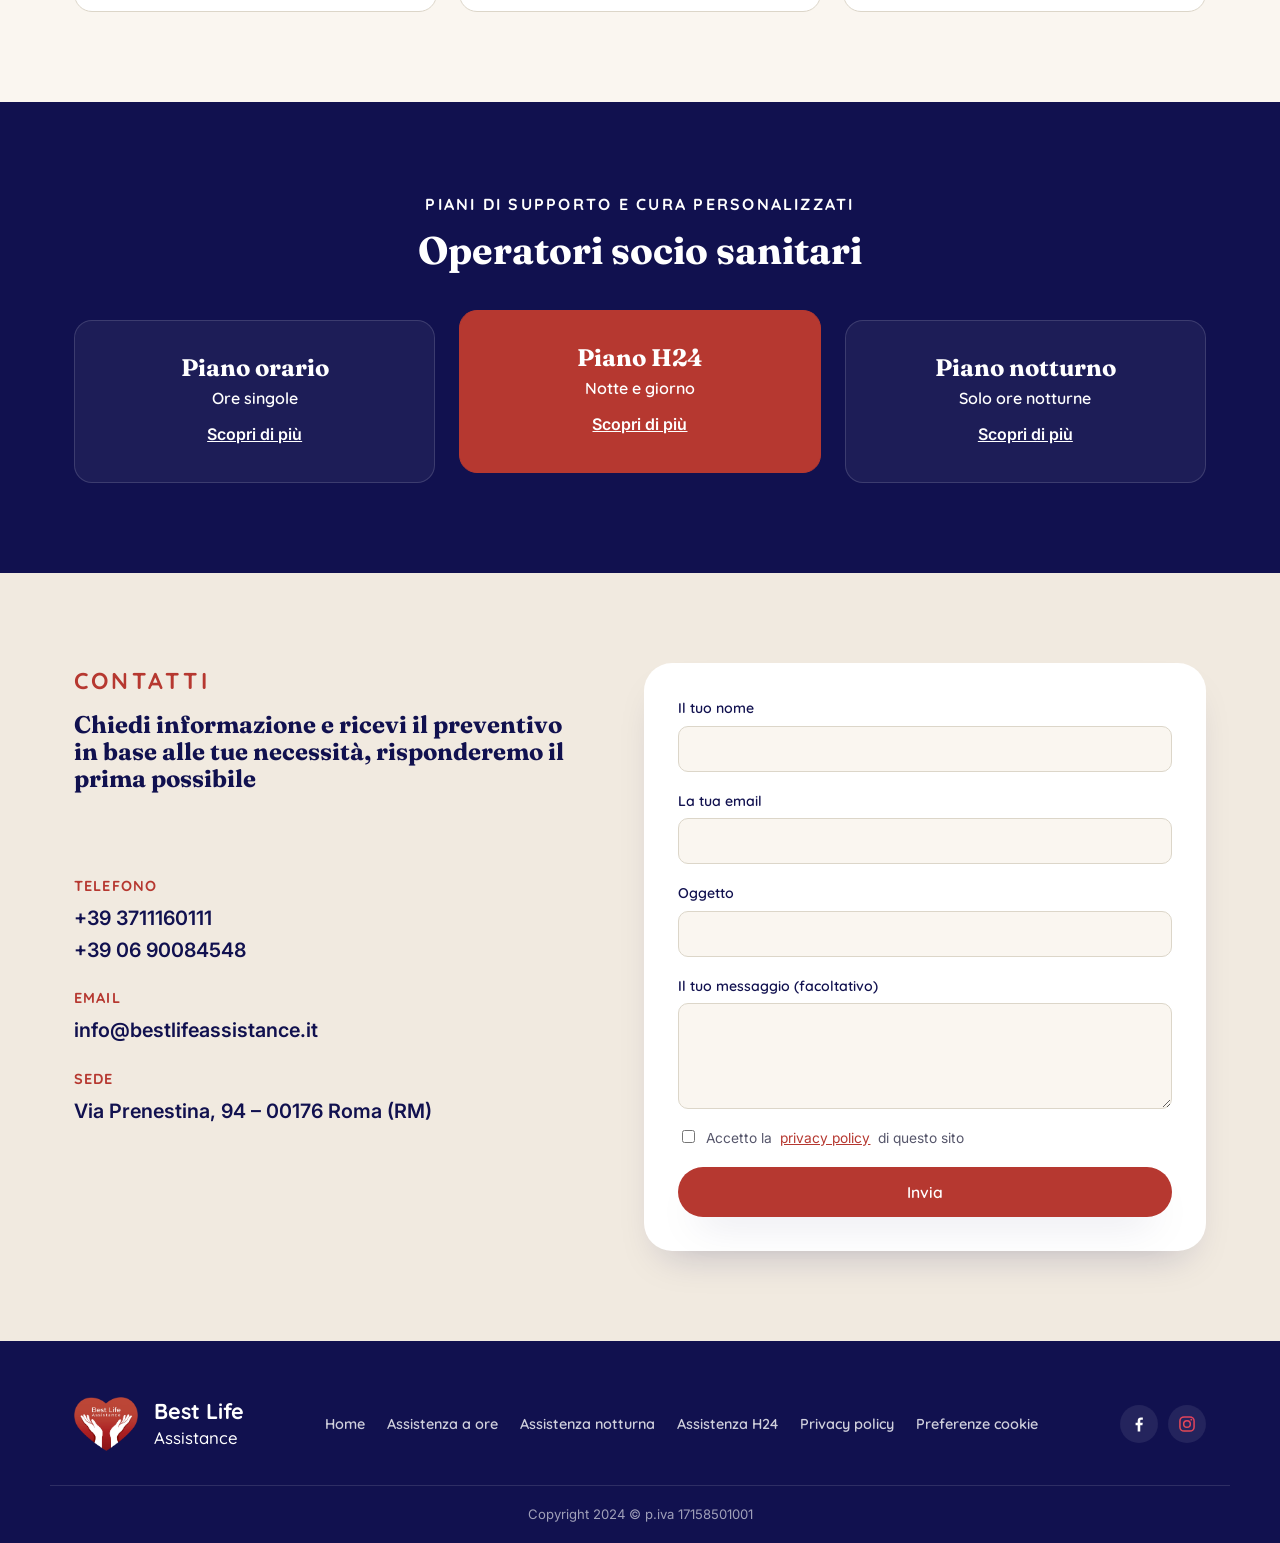
==== commit 8eca7f2e: "SEO: pagine servizio (a ore, notturna, H24), link dalla home e sitemap" ====
--- a/index.html
+++ b/index.html
@@ -305,16 +305,19 @@
         <article class="plan-card">
           <h3>Piano orario</h3>
           <p class="plan-desc">Ore singole</p>
+          <a href="assistenza-domiciliare-a-ore-roma.html" style="color:#fff;text-decoration:underline;margin-top:.7em;display:inline-block;font-weight:600">Scopri di più</a>
         </article>
 
         <article class="plan-card plan-card--accent">
           <h3>Piano H24</h3>
           <p class="plan-desc">Notte e giorno</p>
+          <a href="assistenza-anziani-24-ore-roma.html" style="color:#fff;text-decoration:underline;margin-top:.7em;display:inline-block;font-weight:600">Scopri di più</a>
         </article>
 
         <article class="plan-card">
           <h3>Piano notturno</h3>
           <p class="plan-desc">Solo ore notturne</p>
+          <a href="assistenza-notturna-anziani-roma.html" style="color:#fff;text-decoration:underline;margin-top:.7em;display:inline-block;font-weight:600">Scopri di più</a>
         </article>
       </div>
     </div>
@@ -382,6 +385,9 @@
 
     <nav aria-label="Link utili">
       <a href="#top">Home</a>
+      <a href="assistenza-domiciliare-a-ore-roma.html">Assistenza a ore</a>
+      <a href="assistenza-notturna-anziani-roma.html">Assistenza notturna</a>
+      <a href="assistenza-anziani-24-ore-roma.html">Assistenza H24</a>
       <a href="privacy-policy.html">Privacy policy</a>
     </nav>
 
